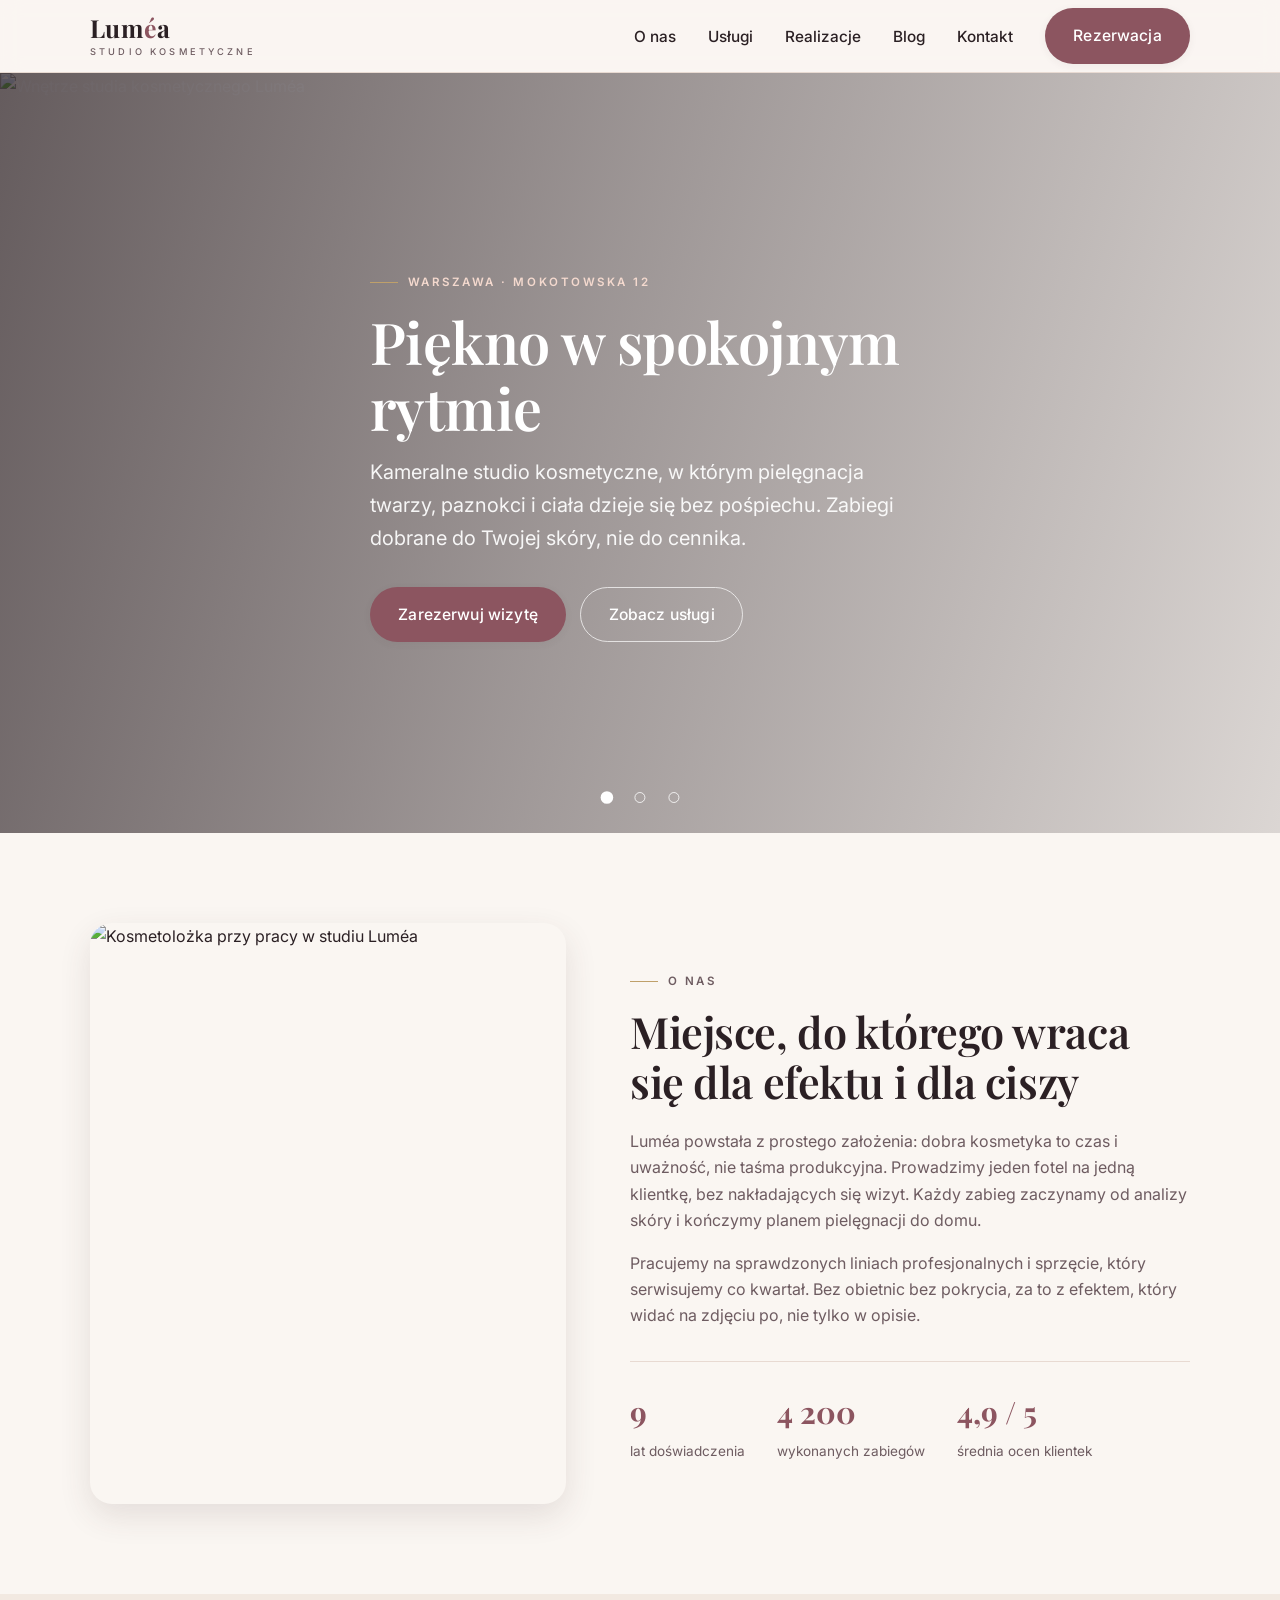
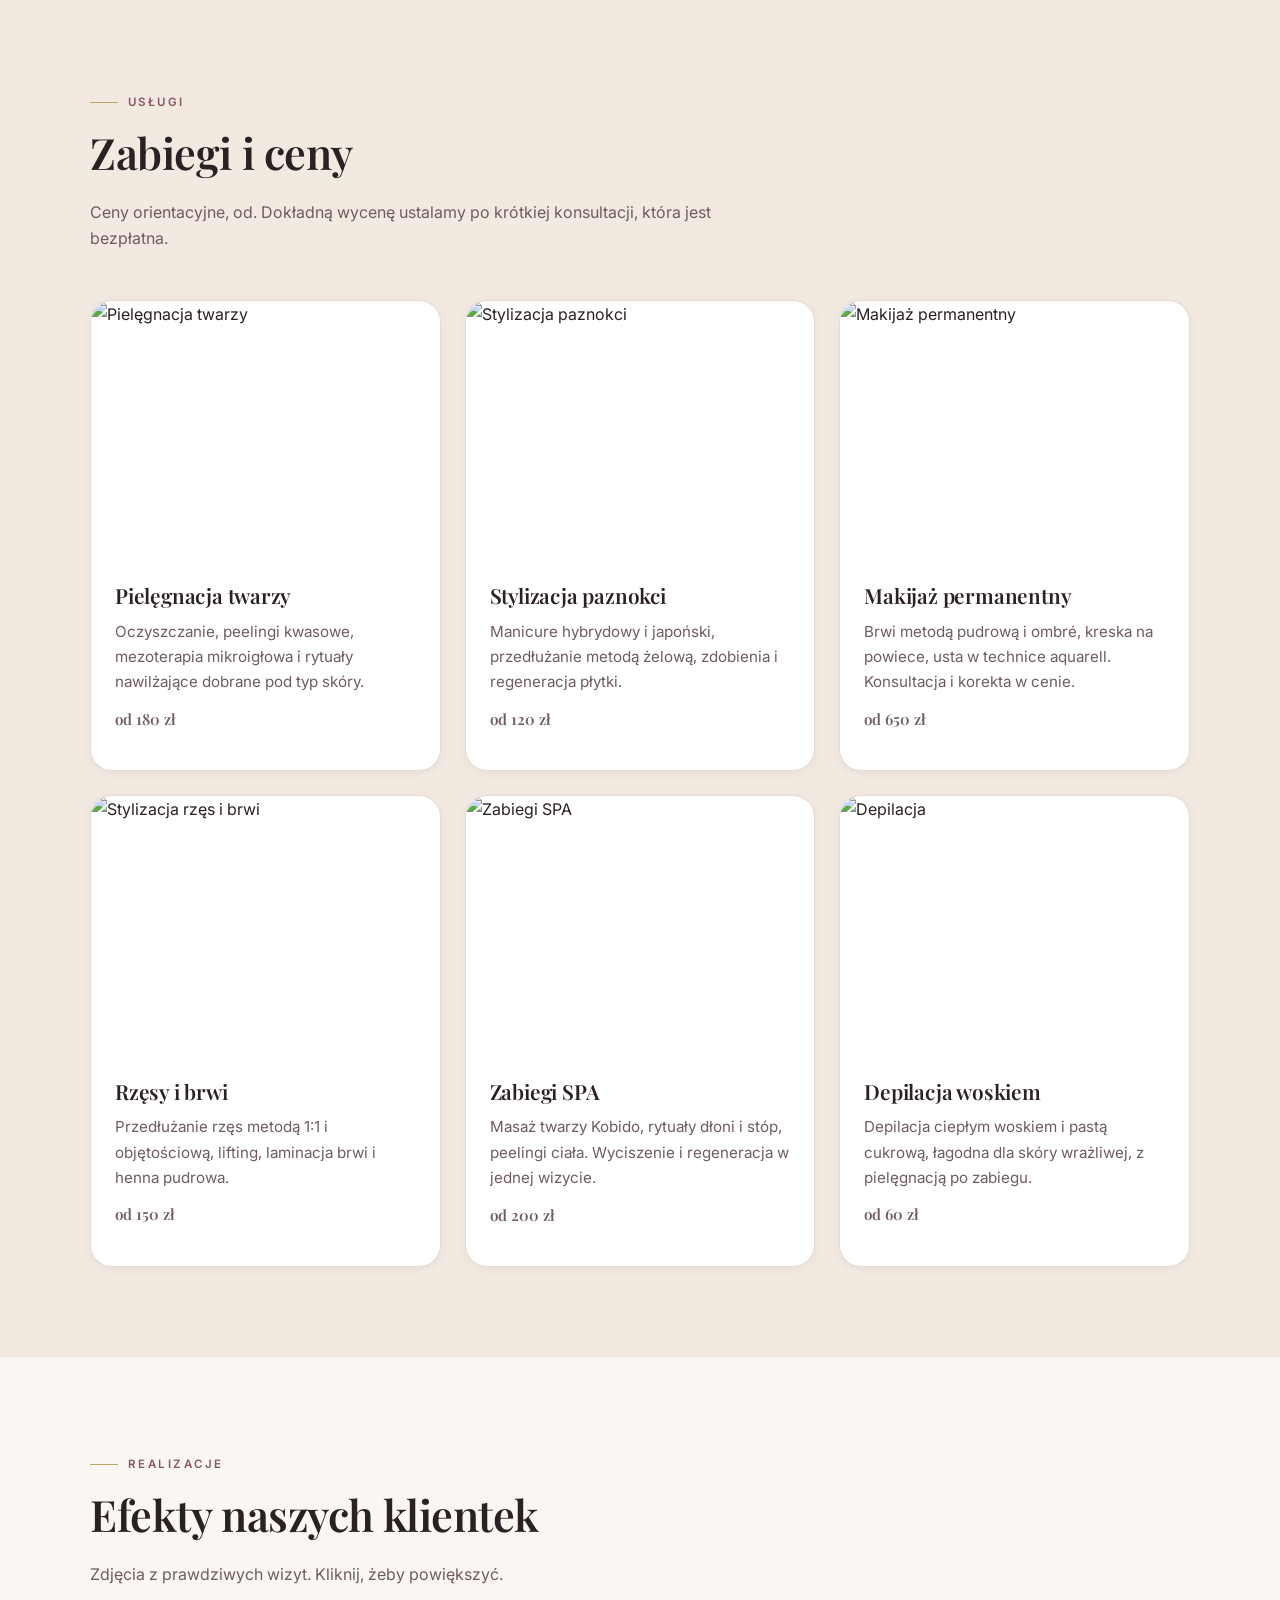
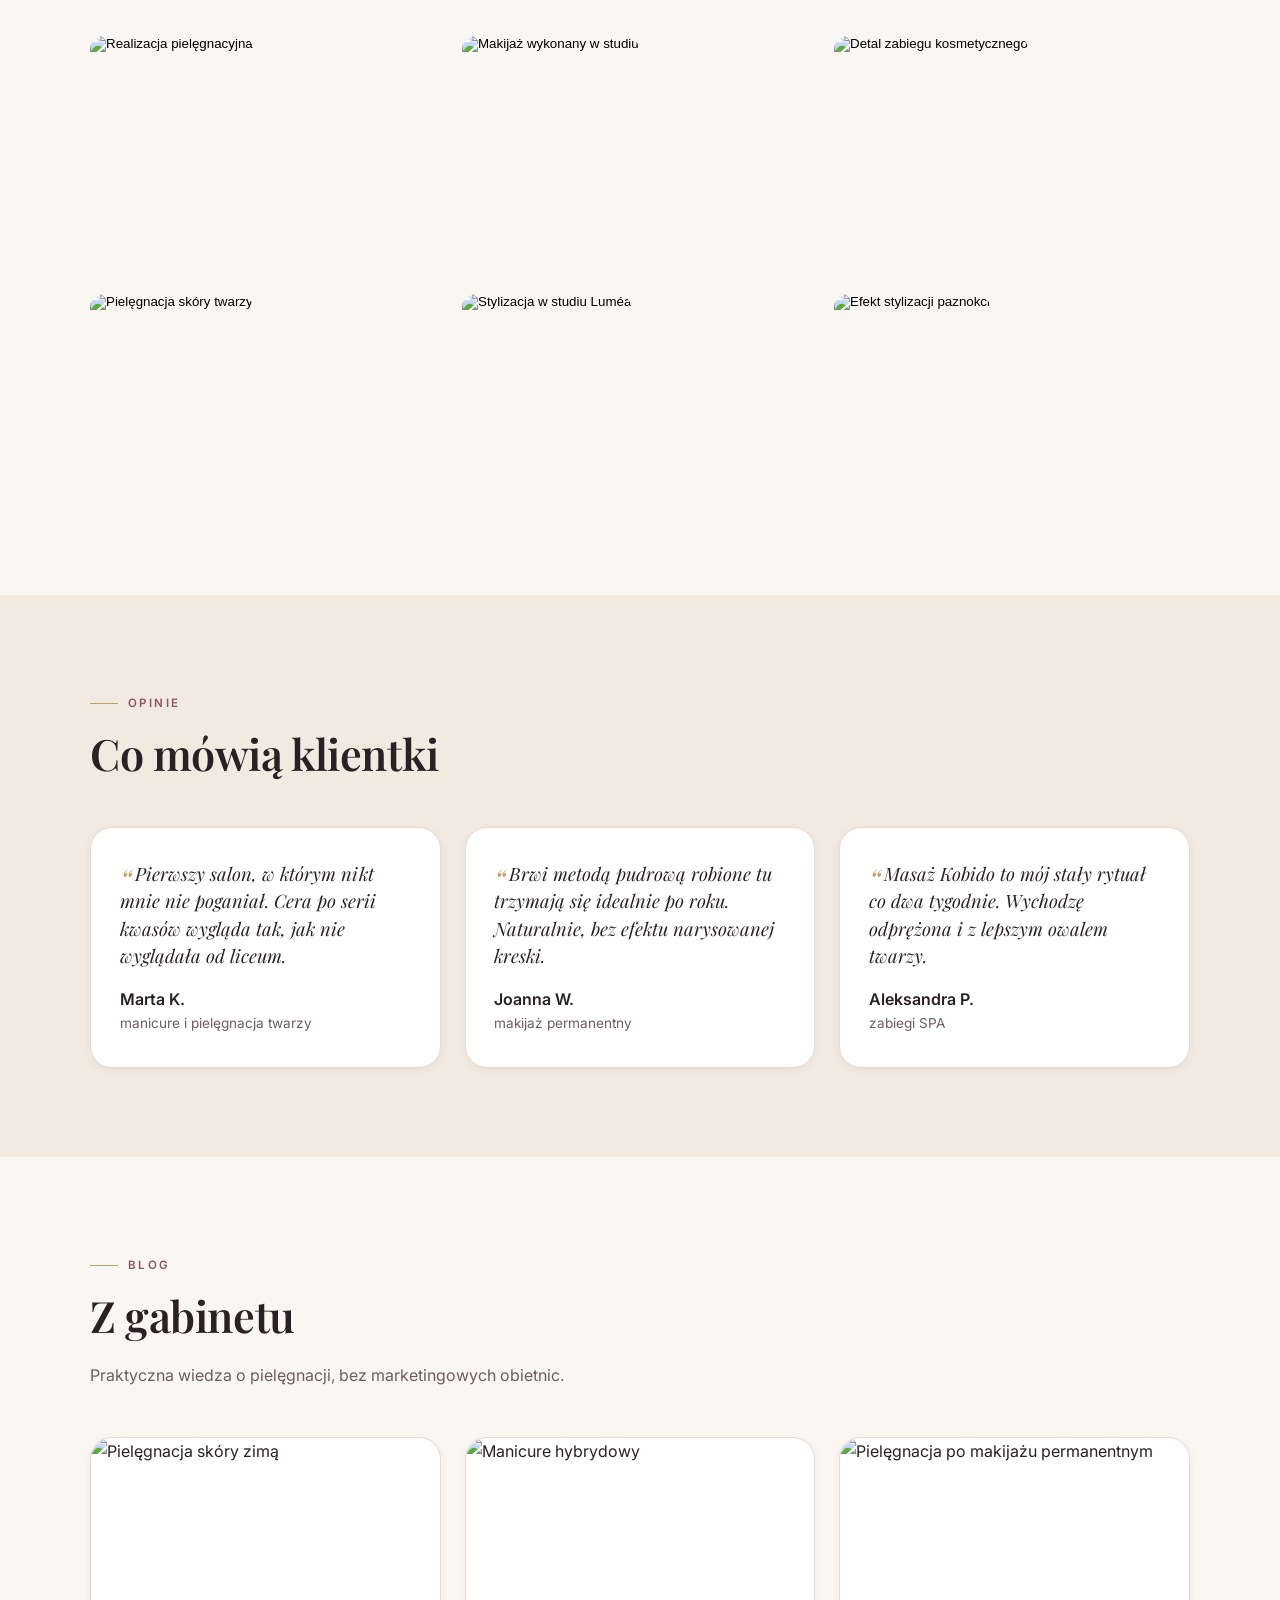
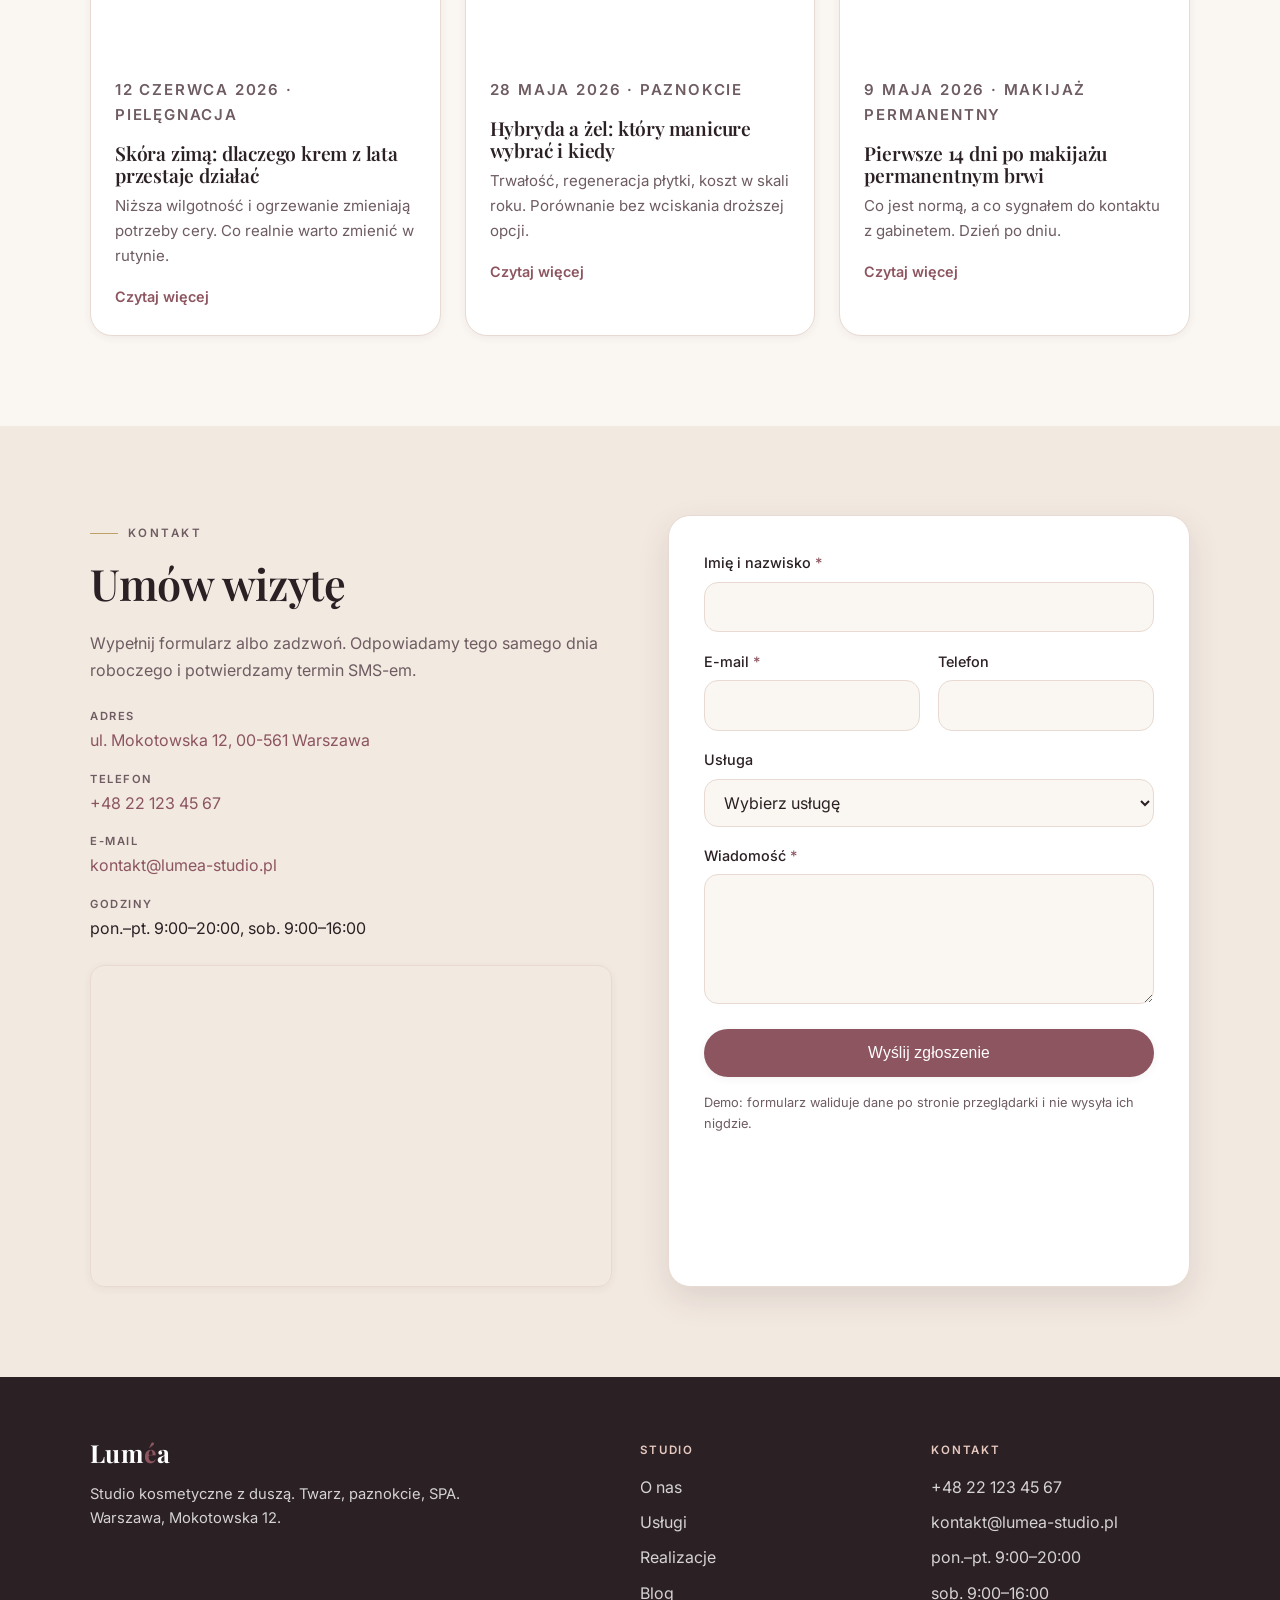
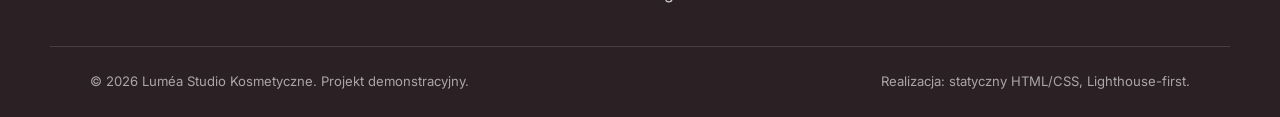
==== index.html @ f59761ac "Add Luméa beauty salon demo site Static, hand-coded premium salon site (no WordPress, no framework) " ====
<!DOCTYPE html>
<html lang="pl">
<head>
  <meta charset="UTF-8">
  <meta name="viewport" content="width=device-width, initial-scale=1">

  <title>Luméa — Studio Kosmetyczne w Warszawie | Twarz, Paznokcie, SPA</title>
  <meta name="description" content="Luméa to studio kosmetyczne na Mokotowskiej w Warszawie. Pielęgnacja twarzy, stylizacja paznokci, makijaż permanentny, rzęsy i zabiegi SPA. Zarezerwuj wizytę online.">
  <meta name="theme-color" content="#8C5560">
  <link rel="canonical" href="https://lumea-studio.pl/">

  <!-- Open Graph -->
  <meta property="og:type" content="website">
  <meta property="og:locale" content="pl_PL">
  <meta property="og:site_name" content="Luméa Studio Kosmetyczne">
  <meta property="og:title" content="Luméa — Studio Kosmetyczne w Warszawie">
  <meta property="og:description" content="Pielęgnacja twarzy, paznokcie, makijaż permanentny i zabiegi SPA. Rezerwacja online.">
  <meta property="og:url" content="https://lumea-studio.pl/">
  <meta property="og:image" content="https://images.unsplash.com/photo-1560869713-7d0a29430803?auto=format&fit=crop&w=1200&h=630&q=70">

  <link rel="icon" href="favicon.svg" type="image/svg+xml">

  <!-- Fonts: preconnect then swap to avoid invisible text -->
  <link rel="preconnect" href="https://fonts.googleapis.com">
  <link rel="preconnect" href="https://fonts.gstatic.com" crossorigin>
  <link rel="stylesheet" href="https://fonts.googleapis.com/css2?family=Inter:wght@300;400;500;600&family=Playfair+Display:wght@500;600;700&display=optional">

  <!-- Preload the hero (LCP) image -->
  <link rel="preload" as="image" href="https://images.unsplash.com/photo-1560869713-7d0a29430803?auto=format&fit=crop&w=1600&h=1000&q=70" fetchpriority="high">

  <link rel="stylesheet" href="css/styles.css">

  <!-- Local business structured data for technical SEO -->
  <script type="application/ld+json">
  {
    "@context": "https://schema.org",
    "@type": "BeautySalon",
    "name": "Luméa Studio Kosmetyczne",
    "image": "https://images.unsplash.com/photo-1560869713-7d0a29430803?auto=format&fit=crop&w=1200&q=70",
    "url": "https://lumea-studio.pl/",
    "telephone": "+48 22 123 45 67",
    "priceRange": "$$",
    "address": {
      "@type": "PostalAddress",
      "streetAddress": "Mokotowska 12",
      "addressLocality": "Warszawa",
      "postalCode": "00-561",
      "addressCountry": "PL"
    },
    "geo": { "@type": "GeoCoordinates", "latitude": 52.2230, "longitude": 21.0190 },
    "openingHoursSpecification": [
      { "@type": "OpeningHoursSpecification", "dayOfWeek": ["Monday","Tuesday","Wednesday","Thursday","Friday"], "opens": "09:00", "closes": "20:00" },
      { "@type": "OpeningHoursSpecification", "dayOfWeek": "Saturday", "opens": "09:00", "closes": "16:00" }
    ]
  }
  </script>
</head>
<body>
  <a class="skip-link" href="#tresc">Przejdź do treści</a>

  <header class="site-header" id="top">
    <div class="container header-inner">
      <a class="brand" href="#top">
        Lum<span class="brand-accent">é</span>a
        <small>studio kosmetyczne</small>
      </a>

      <nav class="main-nav" aria-label="Nawigacja główna">
        <button class="nav-toggle" aria-expanded="false" aria-controls="nav-list" aria-label="Otwórz menu">
          <span class="nav-toggle-bar"></span>
          <span class="nav-toggle-bar"></span>
          <span class="nav-toggle-bar"></span>
        </button>
        <ul class="nav-list" id="nav-list">
          <li><a href="#o-nas">O nas</a></li>
          <li><a href="#uslugi">Usługi</a></li>
          <li><a href="#realizacje">Realizacje</a></li>
          <li><a href="#blog">Blog</a></li>
          <li><a href="#kontakt">Kontakt</a></li>
          <li><a class="btn btn-primary nav-cta" href="#kontakt">Rezerwacja</a></li>
        </ul>
      </nav>
    </div>
  </header>

  <main id="tresc">

    <!-- HERO + SLIDER -->
    <section class="hero" id="start" aria-label="Powitanie">
      <div class="hero-slider" data-slider>
        <figure class="hero-slide is-active" data-slide>
          <img src="https://images.unsplash.com/photo-1560869713-7d0a29430803?auto=format&fit=crop&w=1600&h=1000&q=70"
               width="1600" height="1000" alt="Wnętrze studia kosmetycznego Luméa" fetchpriority="high" decoding="async">
        </figure>
        <figure class="hero-slide" data-slide aria-hidden="true">
          <img src="https://images.unsplash.com/photo-1731514771613-991a02407132?auto=format&fit=crop&w=1600&h=1000&q=70"
               width="1600" height="1000" alt="Zabieg pielęgnacyjny twarzy" loading="lazy" decoding="async">
        </figure>
        <figure class="hero-slide" data-slide aria-hidden="true">
          <img src="https://images.unsplash.com/photo-1610992015762-45dca7fa3a85?auto=format&fit=crop&w=1600&h=1000&q=70"
               width="1600" height="1000" alt="Stylizacja paznokci" loading="lazy" decoding="async">
        </figure>
      </div>

      <div class="hero-overlay">
        <div class="container hero-content">
          <p class="eyebrow">Warszawa · Mokotowska 12</p>
          <h1>Piękno w spokojnym rytmie</h1>
          <p class="hero-lead">Kameralne studio kosmetyczne, w którym pielęgnacja twarzy, paznokci i ciała dzieje się bez pośpiechu. Zabiegi dobrane do Twojej skóry, nie do cennika.</p>
          <div class="hero-actions">
            <a class="btn btn-primary" href="#kontakt">Zarezerwuj wizytę</a>
            <a class="btn btn-ghost" href="#uslugi">Zobacz usługi</a>
          </div>
        </div>
      </div>

      <div class="hero-dots" role="tablist" aria-label="Wybór slajdu">
        <button class="hero-dot is-active" role="tab" aria-selected="true" aria-label="Slajd 1" data-dot></button>
        <button class="hero-dot" role="tab" aria-selected="false" aria-label="Slajd 2" data-dot></button>
        <button class="hero-dot" role="tab" aria-selected="false" aria-label="Slajd 3" data-dot></button>
      </div>
    </section>

    <!-- ABOUT -->
    <section class="about section" id="o-nas" aria-labelledby="about-title">
      <div class="container about-grid">
        <div class="about-media">
          <img src="https://images.unsplash.com/photo-1633681926022-84c23e8cb2d6?auto=format&fit=crop&w=900&h=1100&q=70"
               width="900" height="1100" alt="Kosmetolożka przy pracy w studiu Luméa" loading="lazy" decoding="async">
        </div>
        <div class="about-text">
          <p class="eyebrow">O nas</p>
          <h2 id="about-title">Miejsce, do którego wraca się dla efektu i dla ciszy</h2>
          <p>Luméa powstała z prostego założenia: dobra kosmetyka to czas i uważność, nie taśma produkcyjna. Prowadzimy jeden fotel na jedną klientkę, bez nakładających się wizyt. Każdy zabieg zaczynamy od analizy skóry i kończymy planem pielęgnacji do domu.</p>
          <p>Pracujemy na sprawdzonych liniach profesjonalnych i sprzęcie, który serwisujemy co kwartał. Bez obietnic bez pokrycia, za to z efektem, który widać na zdjęciu po, nie tylko w opisie.</p>
          <ul class="stats" aria-label="Liczby">
            <li><strong>9</strong><span>lat doświadczenia</span></li>
            <li><strong>4 200</strong><span>wykonanych zabiegów</span></li>
            <li><strong>4,9 / 5</strong><span>średnia ocen klientek</span></li>
          </ul>
        </div>
      </div>
    </section>

    <!-- SERVICES -->
    <section class="services section section-muted" id="uslugi" aria-labelledby="services-title">
      <div class="container">
        <header class="section-head">
          <p class="eyebrow">Usługi</p>
          <h2 id="services-title">Zabiegi i ceny</h2>
          <p class="section-sub">Ceny orientacyjne, od. Dokładną wycenę ustalamy po krótkiej konsultacji, która jest bezpłatna.</p>
        </header>

        <ul class="service-grid">
          <li class="service-card">
            <div class="service-media">
              <img src="https://images.unsplash.com/photo-1570172619644-dfd03ed5d881?auto=format&fit=crop&w=800&h=600&q=70"
                   width="800" height="600" alt="Pielęgnacja twarzy" loading="lazy" decoding="async">
            </div>
            <div class="service-body">
              <h3>Pielęgnacja twarzy</h3>
              <p>Oczyszczanie, peelingi kwasowe, mezoterapia mikroigłowa i rytuały nawilżające dobrane pod typ skóry.</p>
              <p class="service-price">od 180 zł</p>
            </div>
          </li>
          <li class="service-card">
            <div class="service-media">
              <img src="https://images.unsplash.com/photo-1610992015762-45dca7fa3a85?auto=format&fit=crop&w=800&h=600&q=70"
                   width="800" height="600" alt="Stylizacja paznokci" loading="lazy" decoding="async">
            </div>
            <div class="service-body">
              <h3>Stylizacja paznokci</h3>
              <p>Manicure hybrydowy i japoński, przedłużanie metodą żelową, zdobienia i regeneracja płytki.</p>
              <p class="service-price">od 120 zł</p>
            </div>
          </li>
          <li class="service-card">
            <div class="service-media">
              <img src="https://images.unsplash.com/photo-1596462502278-27bfdc403348?auto=format&fit=crop&w=800&h=600&q=70"
                   width="800" height="600" alt="Makijaż permanentny" loading="lazy" decoding="async">
            </div>
            <div class="service-body">
              <h3>Makijaż permanentny</h3>
              <p>Brwi metodą pudrową i ombré, kreska na powiece, usta w technice aquarell. Konsultacja i korekta w cenie.</p>
              <p class="service-price">od 650 zł</p>
            </div>
          </li>
          <li class="service-card">
            <div class="service-media">
              <img src="https://images.unsplash.com/photo-1634449571010-02389ed0f9b0?auto=format&fit=crop&w=800&h=600&q=70"
                   width="800" height="600" alt="Stylizacja rzęs i brwi" loading="lazy" decoding="async">
            </div>
            <div class="service-body">
              <h3>Rzęsy i brwi</h3>
              <p>Przedłużanie rzęs metodą 1:1 i objętościową, lifting, laminacja brwi i henna pudrowa.</p>
              <p class="service-price">od 150 zł</p>
            </div>
          </li>
          <li class="service-card">
            <div class="service-media">
              <img src="https://images.unsplash.com/photo-1731514771613-991a02407132?auto=format&fit=crop&w=800&h=600&q=70"
                   width="800" height="600" alt="Zabiegi SPA" loading="lazy" decoding="async">
            </div>
            <div class="service-body">
              <h3>Zabiegi SPA</h3>
              <p>Masaż twarzy Kobido, rytuały dłoni i stóp, peelingi ciała. Wyciszenie i regeneracja w jednej wizycie.</p>
              <p class="service-price">od 200 zł</p>
            </div>
          </li>
          <li class="service-card">
            <div class="service-media">
              <img src="https://images.unsplash.com/photo-1647004692483-c5d942fe1137?auto=format&fit=crop&w=800&h=600&q=70"
                   width="800" height="600" alt="Depilacja" loading="lazy" decoding="async">
            </div>
            <div class="service-body">
              <h3>Depilacja woskiem</h3>
              <p>Depilacja ciepłym woskiem i pastą cukrową, łagodna dla skóry wrażliwej, z pielęgnacją po zabiegu.</p>
              <p class="service-price">od 60 zł</p>
            </div>
          </li>
        </ul>
      </div>
    </section>

    <!-- GALLERY -->
    <section class="gallery section" id="realizacje" aria-labelledby="gallery-title">
      <div class="container">
        <header class="section-head">
          <p class="eyebrow">Realizacje</p>
          <h2 id="gallery-title">Efekty naszych klientek</h2>
          <p class="section-sub">Zdjęcia z prawdziwych wizyt. Kliknij, żeby powiększyć.</p>
        </header>

        <ul class="gallery-grid" data-gallery>
          <li><button class="gallery-item" data-full="https://images.unsplash.com/photo-1600948836101-f9ffda59d250?auto=format&fit=crop&w=1400&q=75" aria-label="Powiększ zdjęcie 1">
            <img src="https://images.unsplash.com/photo-1600948836101-f9ffda59d250?auto=format&fit=crop&w=600&h=750&q=70" width="600" height="750" alt="Realizacja pielęgnacyjna" loading="lazy" decoding="async"></button></li>
          <li><button class="gallery-item" data-full="https://images.unsplash.com/photo-1616394584738-fc6e612e71b9?auto=format&fit=crop&w=1400&q=75" aria-label="Powiększ zdjęcie 2">
            <img src="https://images.unsplash.com/photo-1616394584738-fc6e612e71b9?auto=format&fit=crop&w=600&h=750&q=70" width="600" height="750" alt="Makijaż wykonany w studiu" loading="lazy" decoding="async"></button></li>
          <li><button class="gallery-item" data-full="https://images.unsplash.com/photo-1580618672591-eb180b1a973f?auto=format&fit=crop&w=1400&q=75" aria-label="Powiększ zdjęcie 3">
            <img src="https://images.unsplash.com/photo-1580618672591-eb180b1a973f?auto=format&fit=crop&w=600&h=750&q=70" width="600" height="750" alt="Detal zabiegu kosmetycznego" loading="lazy" decoding="async"></button></li>
          <li><button class="gallery-item" data-full="https://images.unsplash.com/photo-1589710751893-f9a6770ad71b?auto=format&fit=crop&w=1400&q=75" aria-label="Powiększ zdjęcie 4">
            <img src="https://images.unsplash.com/photo-1589710751893-f9a6770ad71b?auto=format&fit=crop&w=600&h=750&q=70" width="600" height="750" alt="Pielęgnacja skóry twarzy" loading="lazy" decoding="async"></button></li>
          <li><button class="gallery-item" data-full="https://images.unsplash.com/photo-1551184451-76b762941ad6?auto=format&fit=crop&w=1400&q=75" aria-label="Powiększ zdjęcie 5">
            <img src="https://images.unsplash.com/photo-1551184451-76b762941ad6?auto=format&fit=crop&w=600&h=750&q=70" width="600" height="750" alt="Stylizacja w studiu Luméa" loading="lazy" decoding="async"></button></li>
          <li><button class="gallery-item" data-full="https://images.unsplash.com/photo-1610992015836-7c249d75782d?auto=format&fit=crop&w=1400&q=75" aria-label="Powiększ zdjęcie 6">
            <img src="https://images.unsplash.com/photo-1610992015836-7c249d75782d?auto=format&fit=crop&w=600&h=750&q=70" width="600" height="750" alt="Efekt stylizacji paznokci" loading="lazy" decoding="async"></button></li>
        </ul>
      </div>
    </section>

    <!-- TESTIMONIALS -->
    <section class="testimonials section section-muted" aria-labelledby="testi-title">
      <div class="container">
        <header class="section-head">
          <p class="eyebrow">Opinie</p>
          <h2 id="testi-title">Co mówią klientki</h2>
        </header>
        <ul class="testi-grid">
          <li class="testi-card">
            <p class="testi-quote">Pierwszy salon, w którym nikt mnie nie poganiał. Cera po serii kwasów wygląda tak, jak nie wyglądała od liceum.</p>
            <p class="testi-author">Marta K.<span>manicure i pielęgnacja twarzy</span></p>
          </li>
          <li class="testi-card">
            <p class="testi-quote">Brwi metodą pudrową robione tu trzymają się idealnie po roku. Naturalnie, bez efektu narysowanej kreski.</p>
            <p class="testi-author">Joanna W.<span>makijaż permanentny</span></p>
          </li>
          <li class="testi-card">
            <p class="testi-quote">Masaż Kobido to mój stały rytuał co dwa tygodnie. Wychodzę odprężona i z lepszym owalem twarzy.</p>
            <p class="testi-author">Aleksandra P.<span>zabiegi SPA</span></p>
          </li>
        </ul>
      </div>
    </section>

    <!-- BLOG -->
    <section class="blog section" id="blog" aria-labelledby="blog-title">
      <div class="container">
        <header class="section-head">
          <p class="eyebrow">Blog</p>
          <h2 id="blog-title">Z gabinetu</h2>
          <p class="section-sub">Praktyczna wiedza o pielęgnacji, bez marketingowych obietnic.</p>
        </header>

        <ul class="blog-grid">
          <li class="blog-card">
            <a href="#blog" class="blog-link">
              <div class="blog-media">
                <img src="https://images.unsplash.com/photo-1521590832167-7bcbfaa6381f?auto=format&fit=crop&w=800&h=520&q=70" width="800" height="520" alt="Pielęgnacja skóry zimą" loading="lazy" decoding="async">
              </div>
              <div class="blog-body">
                <p class="blog-meta">12 czerwca 2026 · Pielęgnacja</p>
                <h3>Skóra zimą: dlaczego krem z lata przestaje działać</h3>
                <p>Niższa wilgotność i ogrzewanie zmieniają potrzeby cery. Co realnie warto zmienić w rutynie.</p>
                <span class="blog-more">Czytaj więcej</span>
              </div>
            </a>
          </li>
          <li class="blog-card">
            <a href="#blog" class="blog-link">
              <div class="blog-media">
                <img src="https://images.unsplash.com/photo-1512496015851-a90fb38ba796?auto=format&fit=crop&w=800&h=520&q=70" width="800" height="520" alt="Manicure hybrydowy" loading="lazy" decoding="async">
              </div>
              <div class="blog-body">
                <p class="blog-meta">28 maja 2026 · Paznokcie</p>
                <h3>Hybryda a żel: który manicure wybrać i kiedy</h3>
                <p>Trwałość, regeneracja płytki, koszt w skali roku. Porównanie bez wciskania droższej opcji.</p>
                <span class="blog-more">Czytaj więcej</span>
              </div>
            </a>
          </li>
          <li class="blog-card">
            <a href="#blog" class="blog-link">
              <div class="blog-media">
                <img src="https://images.unsplash.com/photo-1587729927069-ef3b7a5ab9b4?auto=format&fit=crop&w=800&h=520&q=70" width="800" height="520" alt="Pielęgnacja po makijażu permanentnym" loading="lazy" decoding="async">
              </div>
              <div class="blog-body">
                <p class="blog-meta">9 maja 2026 · Makijaż permanentny</p>
                <h3>Pierwsze 14 dni po makijażu permanentnym brwi</h3>
                <p>Co jest normą, a co sygnałem do kontaktu z gabinetem. Dzień po dniu.</p>
                <span class="blog-more">Czytaj więcej</span>
              </div>
            </a>
          </li>
        </ul>
      </div>
    </section>

    <!-- CONTACT -->
    <section class="contact section section-muted" id="kontakt" aria-labelledby="contact-title">
      <div class="container contact-grid">
        <div class="contact-info">
          <p class="eyebrow">Kontakt</p>
          <h2 id="contact-title">Umów wizytę</h2>
          <p>Wypełnij formularz albo zadzwoń. Odpowiadamy tego samego dnia roboczego i potwierdzamy termin SMS-em.</p>

          <ul class="contact-list">
            <li>
              <span class="contact-label">Adres</span>
              <a href="https://maps.google.com/?q=Mokotowska+12+Warszawa">ul. Mokotowska 12, 00-561 Warszawa</a>
            </li>
            <li>
              <span class="contact-label">Telefon</span>
              <a href="tel:+48221234567">+48 22 123 45 67</a>
            </li>
            <li>
              <span class="contact-label">E-mail</span>
              <a href="mailto:kontakt@lumea-studio.pl">kontakt@lumea-studio.pl</a>
            </li>
            <li>
              <span class="contact-label">Godziny</span>
              <span>pon.–pt. 9:00–20:00, sob. 9:00–16:00</span>
            </li>
          </ul>

          <div class="map-embed">
            <iframe
              title="Mapa dojazdu do studia Luméa"
              src="https://www.google.com/maps?q=Mokotowska%2012%20Warszawa&output=embed"
              width="600" height="320" loading="lazy" referrerpolicy="no-referrer-when-downgrade"></iframe>
          </div>
        </div>

        <form class="contact-form" novalidate data-form>
          <p class="form-status" role="status" aria-live="polite" data-form-status hidden></p>

          <div class="field">
            <label for="name">Imię i nazwisko <span class="req" aria-hidden="true">*</span></label>
            <input type="text" id="name" name="name" autocomplete="name" required>
            <p class="field-error" data-error-for="name" hidden></p>
          </div>

          <div class="field-row">
            <div class="field">
              <label for="email">E-mail <span class="req" aria-hidden="true">*</span></label>
              <input type="email" id="email" name="email" autocomplete="email" required>
              <p class="field-error" data-error-for="email" hidden></p>
            </div>
            <div class="field">
              <label for="phone">Telefon</label>
              <input type="tel" id="phone" name="phone" autocomplete="tel" inputmode="tel">
              <p class="field-error" data-error-for="phone" hidden></p>
            </div>
          </div>

          <div class="field">
            <label for="service">Usługa</label>
            <select id="service" name="service">
              <option value="">Wybierz usługę</option>
              <option>Pielęgnacja twarzy</option>
              <option>Stylizacja paznokci</option>
              <option>Makijaż permanentny</option>
              <option>Rzęsy i brwi</option>
              <option>Zabiegi SPA</option>
              <option>Depilacja</option>
            </select>
          </div>

          <div class="field">
            <label for="message">Wiadomość <span class="req" aria-hidden="true">*</span></label>
            <textarea id="message" name="message" rows="4" required></textarea>
            <p class="field-error" data-error-for="message" hidden></p>
          </div>

          <button type="submit" class="btn btn-primary btn-block">Wyślij zgłoszenie</button>
          <p class="form-note">Demo: formularz waliduje dane po stronie przeglądarki i nie wysyła ich nigdzie.</p>
        </form>
      </div>
    </section>
  </main>

  <footer class="site-footer">
    <div class="container footer-grid">
      <div class="footer-brand">
        <p class="brand">Lum<span class="brand-accent">é</span>a</p>
        <p>Studio kosmetyczne z duszą. Twarz, paznokcie, SPA. Warszawa, Mokotowska 12.</p>
      </div>
      <nav class="footer-nav" aria-label="Stopka">
        <p class="footer-head">Studio</p>
        <ul>
          <li><a href="#o-nas">O nas</a></li>
          <li><a href="#uslugi">Usługi</a></li>
          <li><a href="#realizacje">Realizacje</a></li>
          <li><a href="#blog">Blog</a></li>
        </ul>
      </nav>
      <div class="footer-contact">
        <p class="footer-head">Kontakt</p>
        <ul>
          <li><a href="tel:+48221234567">+48 22 123 45 67</a></li>
          <li><a href="mailto:kontakt@lumea-studio.pl">kontakt@lumea-studio.pl</a></li>
          <li>pon.–pt. 9:00–20:00</li>
          <li>sob. 9:00–16:00</li>
        </ul>
      </div>
    </div>
    <div class="container footer-bottom">
      <p>© 2026 Luméa Studio Kosmetyczne. Projekt demonstracyjny.</p>
      <p>Realizacja: statyczny HTML/CSS, Lighthouse-first.</p>
    </div>
  </footer>

  <!-- Lightbox -->
  <div class="lightbox" data-lightbox hidden>
    <button class="lightbox-close" data-lightbox-close aria-label="Zamknij">&times;</button>
    <img class="lightbox-img" data-lightbox-img src="" alt="Powiększone zdjęcie realizacji">
  </div>

  <script src="js/main.js" defer></script>
</body>
</html>
---- css/styles.css ----
/* =========================================================
   Luméa — premium beauty salon demo
   Design tokens, mobile-first, Soft-UI premium aesthetic
   ========================================================= */

:root {
  /* Palette: ivory + espresso + rose-gold + warm gold accent */
  --ivory: #FAF6F2;
  --cream: #F2E9E1;
  --white: #FFFFFF;
  --ink: #2B2024;          /* primary text, ~13:1 on ivory */
  --ink-soft: #6E5C61;     /* secondary text */
  --rose: #B0727C;         /* brand tint */
  --rose-deep: #8C5560;    /* filled buttons / links, white text AA 5.8:1 */
  --rose-press: #743f49;
  --gold: #BFA06A;         /* thin flourishes, eyebrow lines */
  --border: #E8DAD2;
  --shadow-sm: 0 2px 8px rgba(74, 47, 53, .06);
  --shadow-md: 0 12px 32px rgba(74, 47, 53, .12);
  --shadow-lg: 0 24px 60px rgba(74, 47, 53, .18);

  --radius: 14px;
  --radius-lg: 22px;

  --font-display: "Playfair Display", Georgia, "Times New Roman", serif;
  --font-body: "Inter", system-ui, -apple-system, "Segoe UI", Roboto, sans-serif;

  --container: 1180px;
  --space-section: clamp(3.5rem, 7vw, 6.5rem);

  --ease: cubic-bezier(.22, .61, .36, 1);
}

/* ---------- Reset / base ---------- */
*, *::before, *::after { box-sizing: border-box; }

html { scroll-behavior: smooth; -webkit-text-size-adjust: 100%; }

body {
  margin: 0;
  font-family: var(--font-body);
  font-size: 1rem;
  line-height: 1.65;
  color: var(--ink);
  background: var(--ivory);
  -webkit-font-smoothing: antialiased;
}

img, iframe { display: block; max-width: 100%; }
img { height: auto; }

a { color: var(--rose-deep); text-decoration: none; transition: color .2s var(--ease); }
a:hover { color: var(--rose-press); }

h1, h2, h3 {
  font-family: var(--font-display);
  font-weight: 600;
  line-height: 1.15;
  color: var(--ink);
  margin: 0 0 .5em;
  letter-spacing: -.01em;
}

h1 { font-size: clamp(2.2rem, 6vw, 3.6rem); }
h2 { font-size: clamp(1.8rem, 4vw, 2.7rem); }
h3 { font-size: 1.3rem; }

p { margin: 0 0 1rem; }

:focus-visible {
  outline: 3px solid var(--rose-deep);
  outline-offset: 3px;
  border-radius: 4px;
}

.container {
  width: 100%;
  max-width: var(--container);
  margin-inline: auto;
  padding-inline: clamp(1.1rem, 4vw, 2.5rem);
}

.section { padding-block: var(--space-section); }
.section-muted { background: var(--cream); }

.eyebrow {
  display: inline-flex;
  align-items: center;
  gap: .6rem;
  font-family: var(--font-body);
  text-transform: uppercase;
  letter-spacing: .22em;
  font-size: .72rem;
  font-weight: 600;
  color: var(--rose-deep);
  margin: 0 0 1rem;
}
.eyebrow::before {
  content: "";
  width: 28px;
  height: 1px;
  background: var(--gold);
}

.section-head { max-width: 640px; margin-bottom: clamp(2rem, 4vw, 3rem); }
.section-sub { color: var(--ink-soft); margin: 0; }

.skip-link {
  position: absolute;
  left: -999px;
  top: 0;
  background: var(--ink);
  color: var(--white);
  padding: .7rem 1.1rem;
  border-radius: 0 0 var(--radius) 0;
  z-index: 200;
}
.skip-link:focus { left: 0; color: var(--white); }

/* ---------- Buttons ---------- */
.btn {
  display: inline-flex;
  align-items: center;
  justify-content: center;
  gap: .5rem;
  min-height: 48px;
  padding: .85rem 1.7rem;
  border-radius: 999px;
  font-weight: 500;
  font-size: .98rem;
  letter-spacing: .01em;
  cursor: pointer;
  border: 1px solid transparent;
  transition: transform .2s var(--ease), background-color .2s var(--ease), box-shadow .2s var(--ease), color .2s var(--ease);
}
.btn:active { transform: translateY(1px) scale(.99); }

.btn-primary {
  background: var(--rose-deep);
  color: var(--white);
  box-shadow: var(--shadow-sm);
}
.btn-primary:hover { background: var(--rose-press); color: var(--white); box-shadow: var(--shadow-md); }

.btn-ghost {
  background: transparent;
  color: var(--white);
  border-color: rgba(255, 255, 255, .7);
}
.btn-ghost:hover { background: rgba(255, 255, 255, .14); color: var(--white); }

.btn-block { width: 100%; }

/* ---------- Header / nav ---------- */
.site-header {
  position: sticky;
  top: 0;
  z-index: 100;
  background: rgba(250, 246, 242, .9);
  backdrop-filter: saturate(140%) blur(10px);
  border-bottom: 1px solid var(--border);
}
.header-inner {
  display: flex;
  align-items: center;
  justify-content: space-between;
  min-height: 72px;
}

.brand {
  font-family: var(--font-display);
  font-weight: 700;
  font-size: 1.55rem;
  color: var(--ink);
  line-height: 1;
  letter-spacing: .02em;
}
.brand:hover { color: var(--ink); }
.brand-accent { color: var(--rose-deep); }
.brand small {
  display: block;
  font-family: var(--font-body);
  font-weight: 500;
  font-size: .58rem;
  letter-spacing: .34em;
  text-transform: uppercase;
  color: var(--ink-soft);
  margin-top: .35rem;
}

.nav-toggle {
  display: inline-flex;
  flex-direction: column;
  justify-content: center;
  gap: 5px;
  width: 48px;
  height: 48px;
  padding: 0 11px;
  background: transparent;
  border: 1px solid var(--border);
  border-radius: 12px;
  cursor: pointer;
}
.nav-toggle-bar {
  height: 2px;
  width: 100%;
  background: var(--ink);
  border-radius: 2px;
  transition: transform .25s var(--ease), opacity .2s var(--ease);
}
.nav-toggle[aria-expanded="true"] .nav-toggle-bar:nth-child(1) { transform: translateY(7px) rotate(45deg); }
.nav-toggle[aria-expanded="true"] .nav-toggle-bar:nth-child(2) { opacity: 0; }
.nav-toggle[aria-expanded="true"] .nav-toggle-bar:nth-child(3) { transform: translateY(-7px) rotate(-45deg); }

.nav-list {
  list-style: none;
  margin: 0;
  padding: 0;
}

/* mobile: collapsible panel */
@media (max-width: 859px) {
  .nav-list {
    position: fixed;
    inset: 72px 0 auto 0;
    background: var(--ivory);
    border-bottom: 1px solid var(--border);
    box-shadow: var(--shadow-md);
    display: grid;
    gap: .25rem;
    padding: 1rem clamp(1.1rem, 4vw, 2.5rem) 1.5rem;
    transform: translateY(-12px);
    opacity: 0;
    pointer-events: none;
    transition: transform .25s var(--ease), opacity .25s var(--ease);
  }
  .nav-list.is-open { transform: translateY(0); opacity: 1; pointer-events: auto; }
  .nav-list a:not(.btn) {
    display: block;
    padding: .8rem .25rem;
    color: var(--ink);
    font-weight: 500;
    border-bottom: 1px solid var(--border);
  }
  .nav-cta { margin-top: .75rem; }
}

@media (min-width: 860px) {
  .nav-toggle { display: none; }
  .nav-list {
    display: flex;
    align-items: center;
    gap: 2rem;
  }
  .nav-list a:not(.btn) {
    color: var(--ink);
    font-weight: 500;
    font-size: .96rem;
    position: relative;
  }
  .nav-list a:not(.btn)::after {
    content: "";
    position: absolute;
    left: 0; bottom: -6px;
    width: 0; height: 2px;
    background: var(--rose-deep);
    transition: width .25s var(--ease);
  }
  .nav-list a:not(.btn):hover::after { width: 100%; }
}

/* ---------- Hero ---------- */
.hero {
  position: relative;
  min-height: min(86vh, 760px);
  display: grid;
  isolation: isolate;
  color: var(--white);
}
.hero-slider, .hero-slide { position: absolute; inset: 0; }
.hero-slide {
  margin: 0;
  opacity: 0;
  transition: opacity .9s var(--ease);
}
.hero-slide.is-active { opacity: 1; }
.hero-slide img { width: 100%; height: 100%; object-fit: cover; }

.hero-overlay {
  position: relative;
  z-index: 2;
  display: flex;
  align-items: center;
  min-height: inherit;
  background: linear-gradient(105deg, rgba(43, 32, 36, .72) 0%, rgba(43, 32, 36, .45) 45%, rgba(43, 32, 36, .15) 100%);
}
.hero-content { max-width: 620px; padding-block: clamp(3rem, 8vw, 5rem); }
.hero .eyebrow { color: #F4D9CE; }
.hero .eyebrow::before { background: var(--gold); }
.hero h1 { color: var(--white); margin-bottom: 1rem; }
.hero-lead { font-size: clamp(1.05rem, 2.2vw, 1.25rem); color: rgba(255, 255, 255, .92); max-width: 48ch; }
.hero-actions { display: flex; flex-wrap: wrap; gap: .9rem; margin-top: 2rem; }

.hero-dots {
  position: absolute;
  z-index: 3;
  bottom: 1.5rem;
  left: 50%;
  transform: translateX(-50%);
  display: flex;
  gap: .6rem;
}
.hero-dot {
  display: grid;
  place-items: center;
  width: 24px; height: 24px;
  padding: 0;
  border: none;
  background: transparent;
  cursor: pointer;
}
.hero-dot::after {
  content: "";
  width: 11px; height: 11px;
  border-radius: 50%;
  border: 1px solid rgba(255, 255, 255, .8);
  background: transparent;
  transition: background-color .25s var(--ease), transform .25s var(--ease);
}
.hero-dot.is-active::after { background: var(--white); transform: scale(1.15); }

/* ---------- About ---------- */
.about-grid {
  display: grid;
  gap: clamp(2rem, 5vw, 4rem);
  align-items: center;
}
.about-media img {
  width: 100%;
  border-radius: var(--radius-lg);
  box-shadow: var(--shadow-md);
  object-fit: cover;
}
.about-text p { color: var(--ink-soft); max-width: 56ch; }

.stats {
  list-style: none;
  display: flex;
  flex-wrap: wrap;
  gap: 2rem;
  margin: 2rem 0 0;
  padding: 1.6rem 0 0;
  border-top: 1px solid var(--border);
}
.stats strong {
  display: block;
  font-family: var(--font-display);
  font-size: 1.9rem;
  color: var(--rose-deep);
  font-feature-settings: "tnum" 1;
}
.stats span { font-size: .85rem; color: var(--ink-soft); }

@media (min-width: 820px) {
  .about-grid { grid-template-columns: 0.85fr 1fr; }
}

/* ---------- Services ---------- */
.service-grid {
  list-style: none;
  margin: 0; padding: 0;
  display: grid;
  gap: 1.5rem;
  grid-template-columns: 1fr;
}
.service-card {
  background: var(--white);
  border: 1px solid var(--border);
  border-radius: var(--radius-lg);
  overflow: hidden;
  box-shadow: var(--shadow-sm);
  transition: transform .25s var(--ease), box-shadow .25s var(--ease);
}
.service-card:hover { transform: translateY(-4px); box-shadow: var(--shadow-md); }
.service-media { aspect-ratio: 4 / 3; overflow: hidden; }
.service-media img { width: 100%; height: 100%; object-fit: cover; transition: transform .5s var(--ease); }
.service-card:hover .service-media img { transform: scale(1.05); }
.service-body { padding: 1.4rem 1.5rem 1.6rem; }
.service-body p { color: var(--ink-soft); font-size: .95rem; margin-bottom: .8rem; }
.service-price {
  font-family: var(--font-display);
  font-size: 1.15rem;
  color: var(--rose-deep);
  font-weight: 600;
  margin: 0;
}

@media (min-width: 620px) { .service-grid { grid-template-columns: repeat(2, 1fr); } }
@media (min-width: 980px) { .service-grid { grid-template-columns: repeat(3, 1fr); } }

/* ---------- Gallery ---------- */
.gallery-grid {
  list-style: none;
  margin: 0; padding: 0;
  display: grid;
  gap: 1rem;
  grid-template-columns: repeat(2, 1fr);
}
.gallery-item {
  display: block;
  padding: 0;
  border: none;
  background: none;
  cursor: pointer;
  border-radius: var(--radius);
  overflow: hidden;
  aspect-ratio: 4 / 5;
}
.gallery-item img {
  width: 100%; height: 100%;
  object-fit: cover;
  transition: transform .5s var(--ease), filter .3s var(--ease);
}
.gallery-item:hover img { transform: scale(1.06); filter: brightness(.93); }

@media (min-width: 760px) { .gallery-grid { grid-template-columns: repeat(3, 1fr); } }

/* ---------- Testimonials ---------- */
.testi-grid {
  list-style: none;
  margin: 0; padding: 0;
  display: grid;
  gap: 1.5rem;
  grid-template-columns: 1fr;
}
.testi-card {
  background: var(--white);
  border: 1px solid var(--border);
  border-radius: var(--radius-lg);
  padding: 2rem 1.8rem;
  box-shadow: var(--shadow-sm);
}
.testi-quote {
  font-family: var(--font-display);
  font-size: 1.15rem;
  font-style: italic;
  color: var(--ink);
  line-height: 1.5;
}
.testi-quote::before { content: "“"; color: var(--gold); font-size: 1.6em; line-height: 0; vertical-align: -.35em; margin-right: .1em; }
.testi-author { font-weight: 600; margin: 1rem 0 0; }
.testi-author span { display: block; font-weight: 400; font-size: .85rem; color: var(--ink-soft); }

@media (min-width: 760px) { .testi-grid { grid-template-columns: repeat(3, 1fr); } }

/* ---------- Blog ---------- */
.blog-grid {
  list-style: none;
  margin: 0; padding: 0;
  display: grid;
  gap: 1.5rem;
  grid-template-columns: 1fr;
}
.blog-card {
  background: var(--white);
  border: 1px solid var(--border);
  border-radius: var(--radius-lg);
  overflow: hidden;
  box-shadow: var(--shadow-sm);
  transition: transform .25s var(--ease), box-shadow .25s var(--ease);
}
.blog-card:hover { transform: translateY(-4px); box-shadow: var(--shadow-md); }
.blog-link { display: block; color: inherit; }
.blog-link:hover { color: inherit; }
.blog-media { aspect-ratio: 8 / 5; overflow: hidden; }
.blog-media img { width: 100%; height: 100%; object-fit: cover; transition: transform .5s var(--ease); }
.blog-card:hover .blog-media img { transform: scale(1.05); }
.blog-body { padding: 1.4rem 1.5rem 1.6rem; }
.blog-meta { text-transform: uppercase; letter-spacing: .12em; font-size: .72rem; color: var(--rose-deep); font-weight: 600; margin-bottom: .5rem; }
.blog-body h3 { font-size: 1.2rem; margin-bottom: .5rem; }
.blog-body p { color: var(--ink-soft); font-size: .94rem; margin-bottom: .9rem; }
.blog-more { font-weight: 600; color: var(--rose-deep); font-size: .9rem; }
.blog-link:hover .blog-more { color: var(--rose-press); }

@media (min-width: 760px) { .blog-grid { grid-template-columns: repeat(3, 1fr); } }

/* ---------- Contact ---------- */
.contact-grid {
  display: grid;
  gap: clamp(2rem, 5vw, 3.5rem);
}
.contact-info p { color: var(--ink-soft); }
.contact-list {
  list-style: none;
  margin: 1.5rem 0;
  padding: 0;
  display: grid;
  gap: 1rem;
}
.contact-list li { display: grid; gap: .1rem; }
.contact-label {
  text-transform: uppercase;
  letter-spacing: .14em;
  font-size: .7rem;
  font-weight: 600;
  color: var(--ink-soft);
}
.map-embed {
  margin-top: 1.5rem;
  border-radius: var(--radius);
  overflow: hidden;
  border: 1px solid var(--border);
  box-shadow: var(--shadow-sm);
}
.map-embed iframe { width: 100%; height: 320px; border: 0; }

.contact-form {
  background: var(--white);
  border: 1px solid var(--border);
  border-radius: var(--radius-lg);
  padding: clamp(1.5rem, 4vw, 2.2rem);
  box-shadow: var(--shadow-md);
}
.field { margin-bottom: 1.1rem; }
.field-row { display: grid; gap: 1.1rem; }
.field label {
  display: block;
  font-weight: 500;
  font-size: .9rem;
  margin-bottom: .4rem;
}
.req { color: var(--rose-deep); }
.field input, .field select, .field textarea {
  width: 100%;
  min-height: 48px;
  padding: .7rem .9rem;
  font: inherit;
  color: var(--ink);
  background: var(--ivory);
  border: 1px solid var(--border);
  border-radius: var(--radius);
  transition: border-color .2s var(--ease), box-shadow .2s var(--ease);
}
.field textarea { resize: vertical; min-height: 120px; }
.field input:focus, .field select:focus, .field textarea:focus {
  outline: none;
  border-color: var(--rose-deep);
  box-shadow: 0 0 0 3px rgba(140, 85, 96, .18);
}
.field.has-error input, .field.has-error select, .field.has-error textarea { border-color: #C0392B; }
.field-error { color: #B03326; font-size: .82rem; margin: .35rem 0 0; }
.form-note { font-size: .8rem; color: var(--ink-soft); margin: .9rem 0 0; }
.form-status { border-radius: var(--radius); padding: .85rem 1rem; margin: 0 0 1.2rem; font-size: .92rem; }
.form-status.is-success { background: #EAF4EC; color: #2C6E40; border: 1px solid #BFE0C7; }

@media (min-width: 560px) { .field-row { grid-template-columns: 1fr 1fr; } }
@media (min-width: 920px) { .contact-grid { grid-template-columns: 1fr 1fr; } }

/* ---------- Footer ---------- */
.site-footer {
  background: var(--ink);
  color: rgba(255, 255, 255, .8);
  padding-block: clamp(2.5rem, 5vw, 4rem) 1.5rem;
}
.footer-grid {
  display: grid;
  gap: 2rem;
  grid-template-columns: 1fr;
}
.site-footer .brand { color: var(--white); }
.footer-brand p:not(.brand) { max-width: 42ch; font-size: .92rem; margin-top: .8rem; }
.footer-head {
  text-transform: uppercase;
  letter-spacing: .16em;
  font-size: .72rem;
  font-weight: 600;
  color: #E7C9C0;
  margin-bottom: .9rem;
}
.footer-nav ul, .footer-contact ul { list-style: none; margin: 0; padding: 0; display: grid; gap: .55rem; }
.site-footer a { color: rgba(255, 255, 255, .8); }
.site-footer a:hover { color: var(--white); }
.footer-bottom {
  display: flex;
  flex-wrap: wrap;
  justify-content: space-between;
  gap: .5rem;
  margin-top: 2.5rem;
  padding-top: 1.5rem;
  border-top: 1px solid rgba(255, 255, 255, .14);
  font-size: .82rem;
  color: rgba(255, 255, 255, .6);
}
.footer-bottom p { margin: 0; }

@media (min-width: 760px) { .footer-grid { grid-template-columns: 2fr 1fr 1fr; } }

/* ---------- Lightbox ---------- */
.lightbox {
  position: fixed;
  inset: 0;
  z-index: 300;
  display: flex;
  align-items: center;
  justify-content: center;
  padding: 1.5rem;
  background: rgba(28, 18, 22, .9);
}
.lightbox[hidden] { display: none; }
.lightbox-img {
  max-width: min(92vw, 1100px);
  max-height: 88vh;
  border-radius: var(--radius);
  box-shadow: var(--shadow-lg);
}
.lightbox-close {
  position: absolute;
  top: 1rem; right: 1.2rem;
  width: 48px; height: 48px;
  font-size: 2rem;
  line-height: 1;
  color: var(--white);
  background: rgba(255, 255, 255, .12);
  border: 1px solid rgba(255, 255, 255, .3);
  border-radius: 50%;
  cursor: pointer;
}
.lightbox-close:hover { background: rgba(255, 255, 255, .22); }

/* ---------- Scroll offset for sticky header ---------- */
section[id] { scroll-margin-top: 84px; }

/* ---------- Reduced motion ---------- */
@media (prefers-reduced-motion: reduce) {
  html { scroll-behavior: auto; }
  *, *::before, *::after {
    animation-duration: .001ms !important;
    transition-duration: .001ms !important;
  }
  .hero-slide { transition: none; }
}
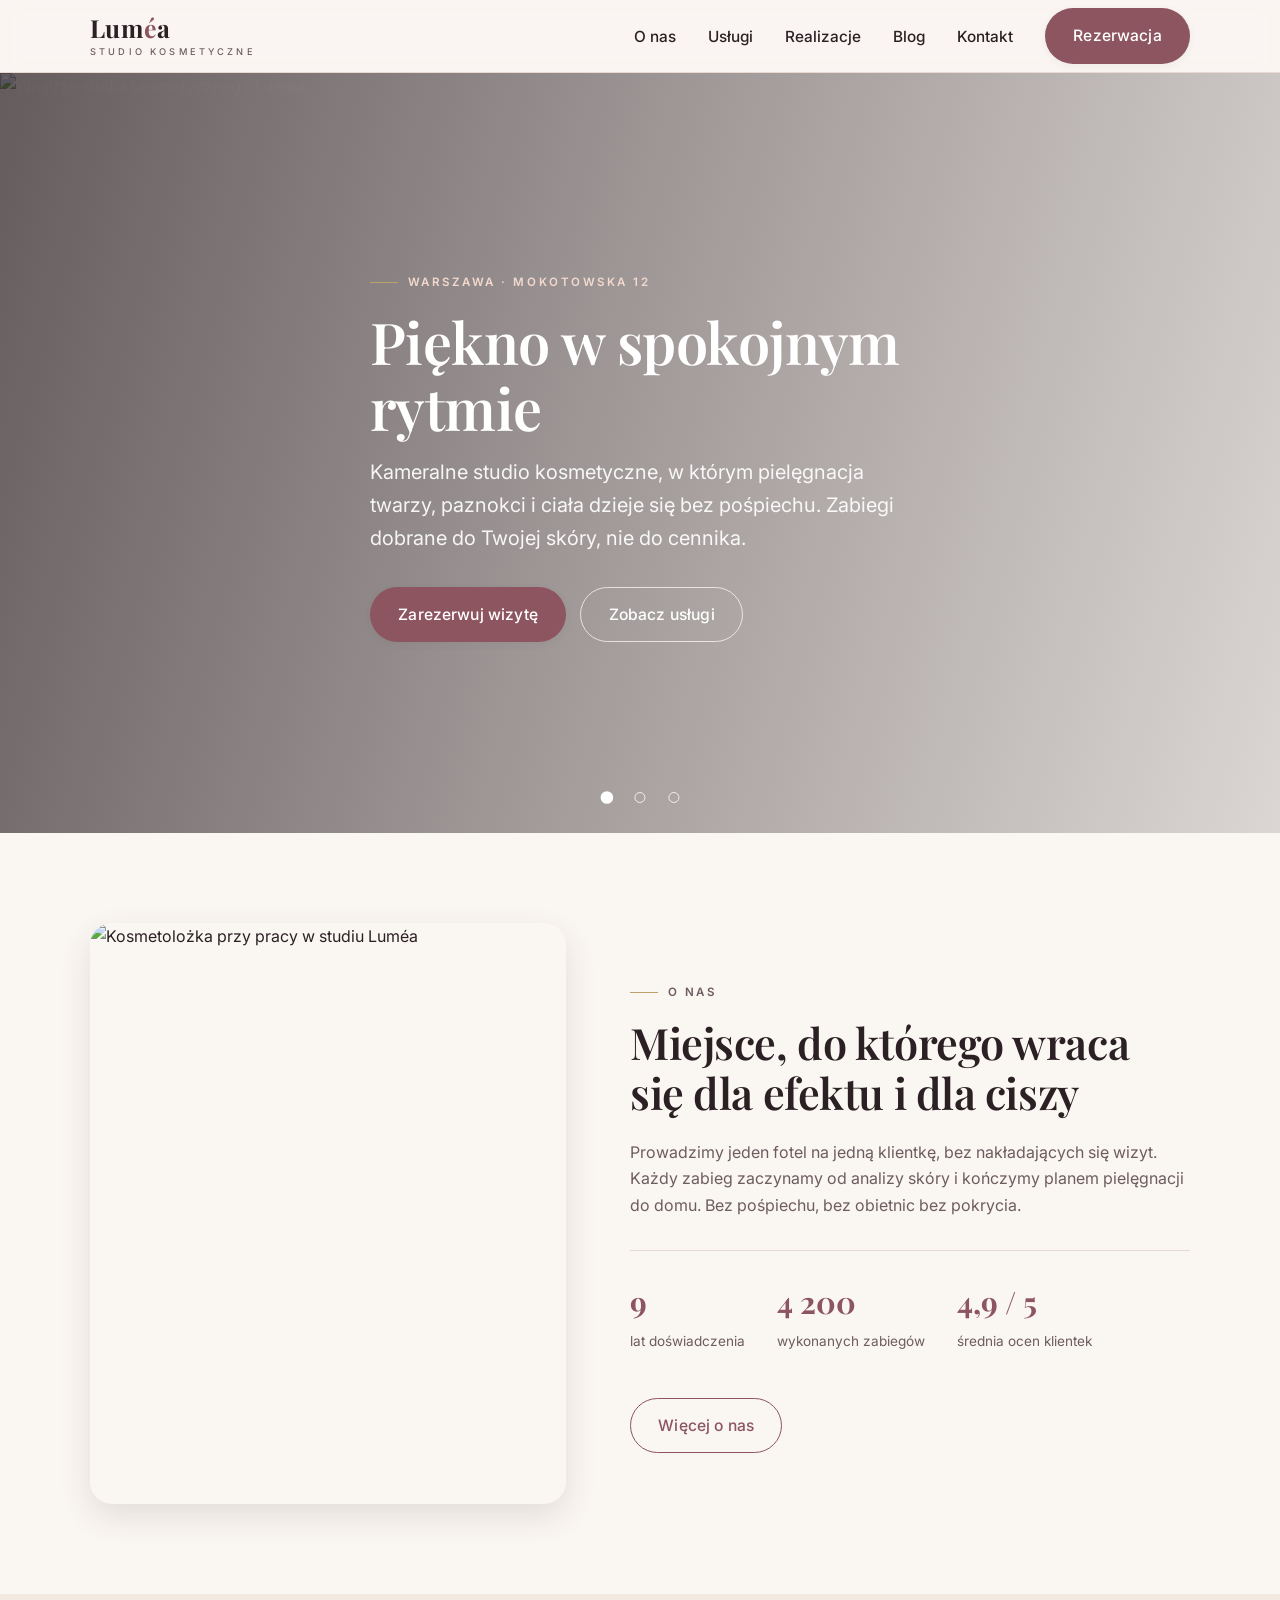
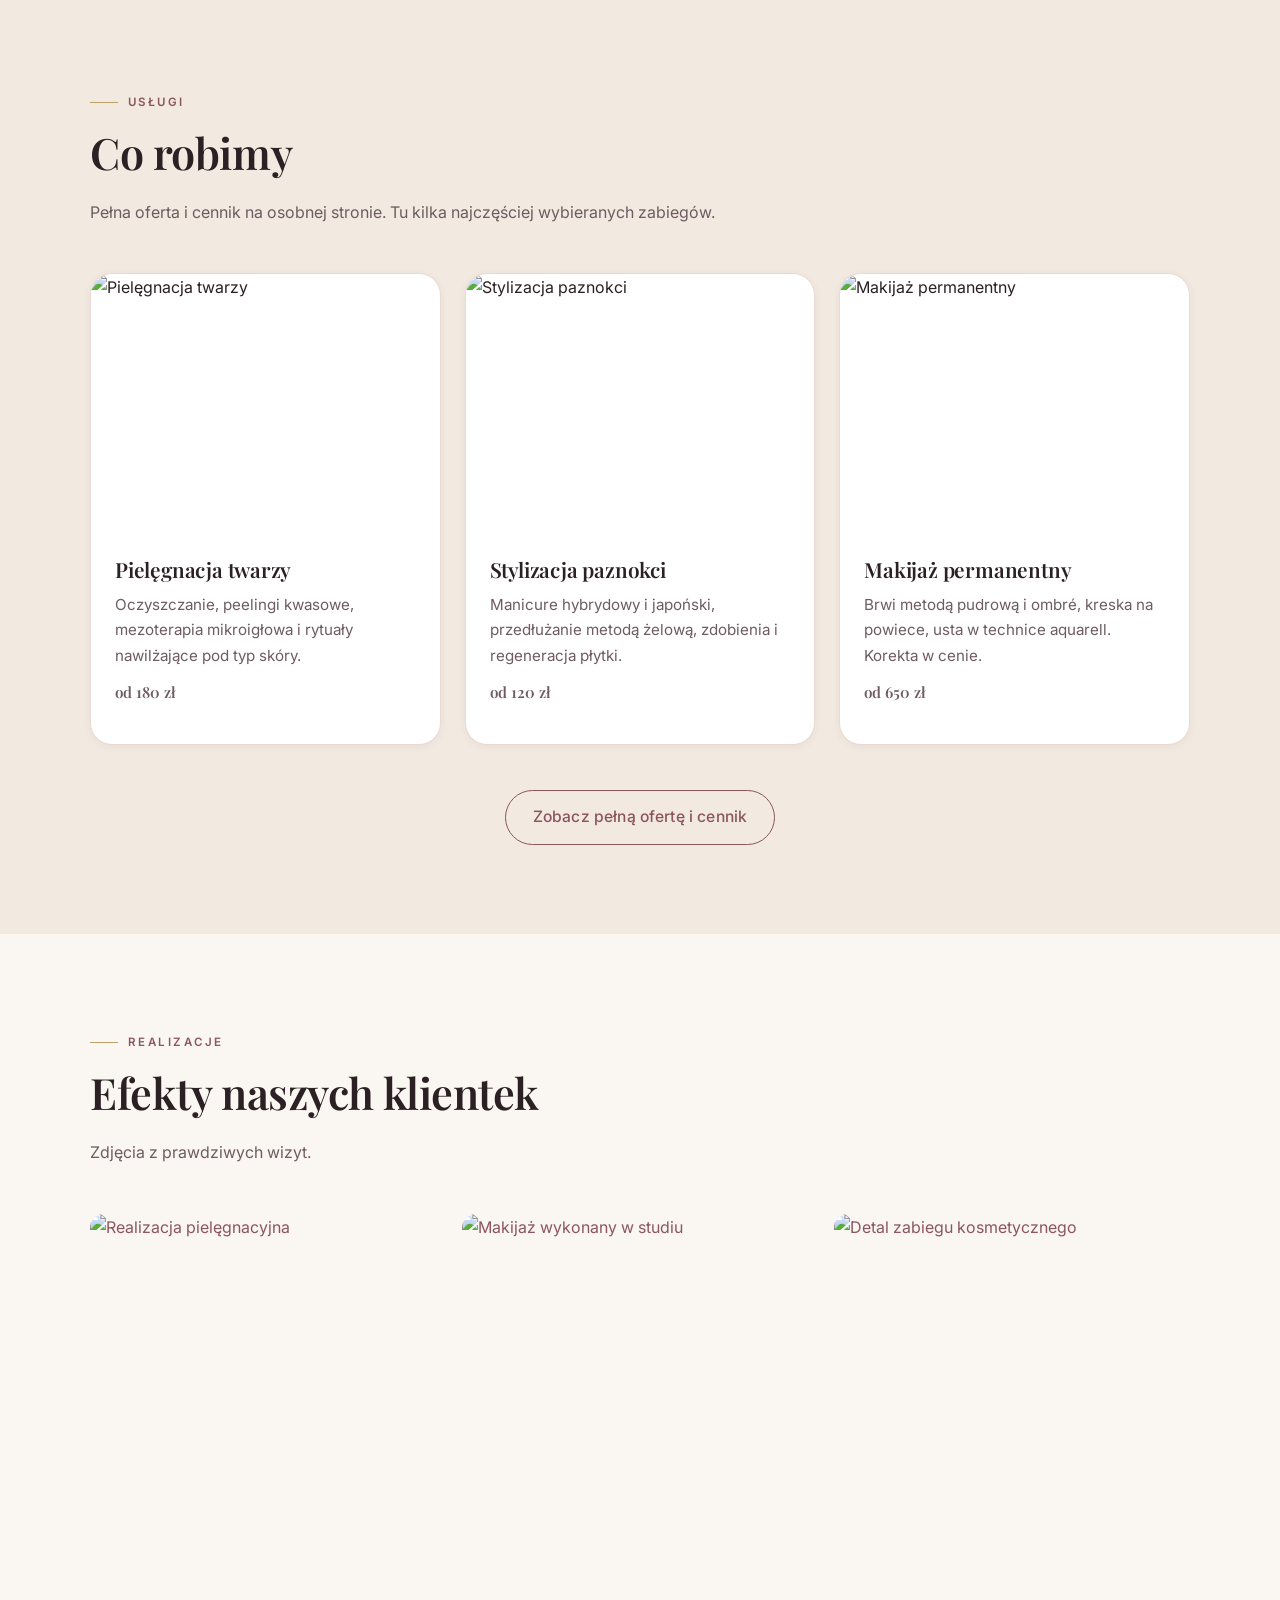
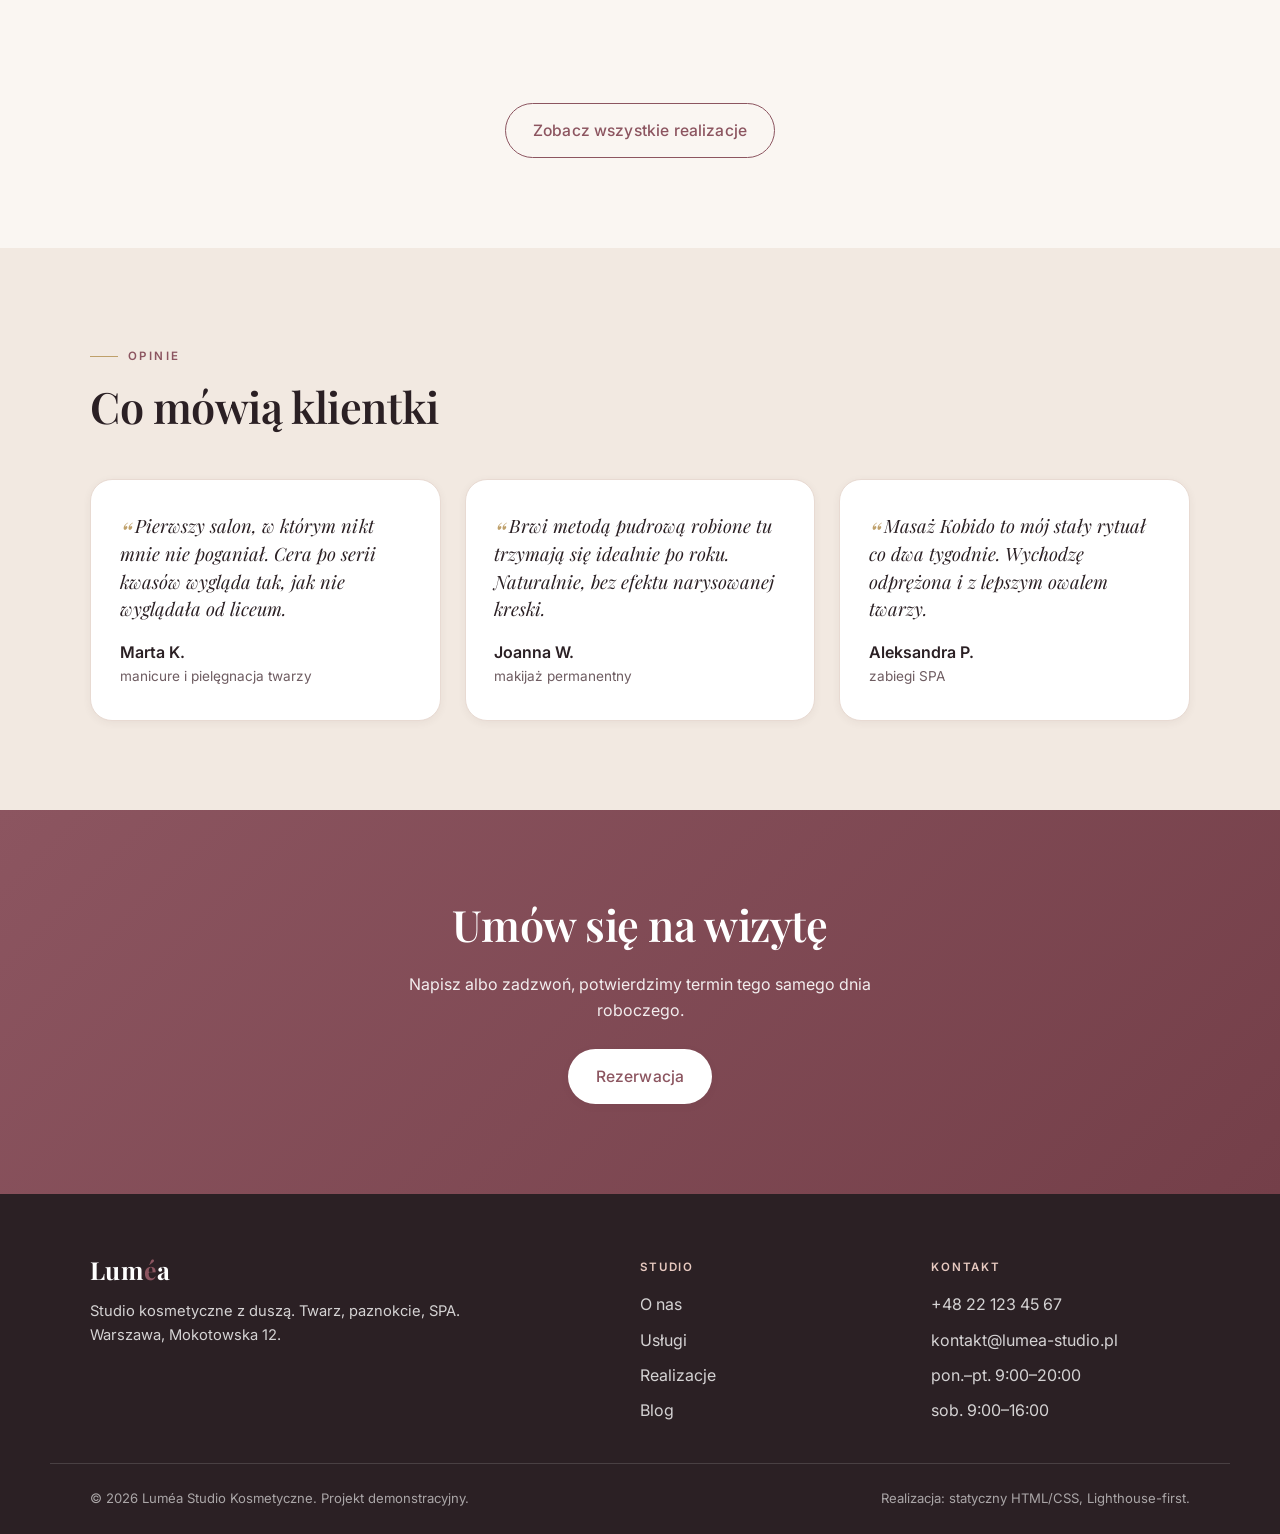
==== commit c66c1722: "Convert demo to a six-page site Client brief asks for 6 separate zakładki, so split the single-page " ====
--- a/index.html
+++ b/index.html
@@ -5,11 +5,10 @@
   <meta name="viewport" content="width=device-width, initial-scale=1">
 
   <title>Luméa — Studio Kosmetyczne w Warszawie | Twarz, Paznokcie, SPA</title>
-  <meta name="description" content="Luméa to studio kosmetyczne na Mokotowskiej w Warszawie. Pielęgnacja twarzy, stylizacja paznokci, makijaż permanentny, rzęsy i zabiegi SPA. Zarezerwuj wizytę online.">
+  <meta name="description" content="Luméa to kameralne studio kosmetyczne na Mokotowskiej w Warszawie. Pielęgnacja twarzy, stylizacja paznokci, makijaż permanentny, rzęsy i zabiegi SPA. Zarezerwuj wizytę online.">
   <meta name="theme-color" content="#8C5560">
   <link rel="canonical" href="https://lumea-studio.pl/">
 
-  <!-- Open Graph -->
   <meta property="og:type" content="website">
   <meta property="og:locale" content="pl_PL">
   <meta property="og:site_name" content="Luméa Studio Kosmetyczne">
@@ -20,17 +19,14 @@
 
   <link rel="icon" href="favicon.svg" type="image/svg+xml">
 
-  <!-- Fonts: preconnect then swap to avoid invisible text -->
   <link rel="preconnect" href="https://fonts.googleapis.com">
   <link rel="preconnect" href="https://fonts.gstatic.com" crossorigin>
   <link rel="stylesheet" href="https://fonts.googleapis.com/css2?family=Inter:wght@300;400;500;600&family=Playfair+Display:wght@500;600;700&display=optional">
 
-  <!-- Preload the hero (LCP) image -->
   <link rel="preload" as="image" href="https://images.unsplash.com/photo-1560869713-7d0a29430803?auto=format&fit=crop&w=1600&h=1000&q=70" fetchpriority="high">
 
   <link rel="stylesheet" href="css/styles.css">
 
-  <!-- Local business structured data for technical SEO -->
   <script type="application/ld+json">
   {
     "@context": "https://schema.org",
@@ -60,11 +56,10 @@
 
   <header class="site-header" id="top">
     <div class="container header-inner">
-      <a class="brand" href="#top">
+      <a class="brand" href="index.html">
         Lum<span class="brand-accent">é</span>a
         <small>studio kosmetyczne</small>
       </a>
-
       <nav class="main-nav" aria-label="Nawigacja główna">
         <button class="nav-toggle" aria-expanded="false" aria-controls="nav-list" aria-label="Otwórz menu">
           <span class="nav-toggle-bar"></span>
@@ -72,12 +67,12 @@
           <span class="nav-toggle-bar"></span>
         </button>
         <ul class="nav-list" id="nav-list">
-          <li><a href="#o-nas">O nas</a></li>
-          <li><a href="#uslugi">Usługi</a></li>
-          <li><a href="#realizacje">Realizacje</a></li>
-          <li><a href="#blog">Blog</a></li>
-          <li><a href="#kontakt">Kontakt</a></li>
-          <li><a class="btn btn-primary nav-cta" href="#kontakt">Rezerwacja</a></li>
+          <li><a href="o-nas.html">O nas</a></li>
+          <li><a href="uslugi.html">Usługi</a></li>
+          <li><a href="realizacje.html">Realizacje</a></li>
+          <li><a href="blog.html">Blog</a></li>
+          <li><a href="kontakt.html">Kontakt</a></li>
+          <li><a class="btn btn-primary nav-cta" href="kontakt.html">Rezerwacja</a></li>
         </ul>
       </nav>
     </div>
@@ -85,8 +80,7 @@
 
   <main id="tresc">
 
-    <!-- HERO + SLIDER -->
-    <section class="hero" id="start" aria-label="Powitanie">
+    <section class="hero" aria-label="Powitanie">
       <div class="hero-slider" data-slider>
         <figure class="hero-slide is-active" data-slide>
           <img src="https://images.unsplash.com/photo-1560869713-7d0a29430803?auto=format&fit=crop&w=1600&h=1000&q=70"
@@ -108,8 +102,8 @@
           <h1>Piękno w spokojnym rytmie</h1>
           <p class="hero-lead">Kameralne studio kosmetyczne, w którym pielęgnacja twarzy, paznokci i ciała dzieje się bez pośpiechu. Zabiegi dobrane do Twojej skóry, nie do cennika.</p>
           <div class="hero-actions">
-            <a class="btn btn-primary" href="#kontakt">Zarezerwuj wizytę</a>
-            <a class="btn btn-ghost" href="#uslugi">Zobacz usługi</a>
+            <a class="btn btn-primary" href="kontakt.html">Zarezerwuj wizytę</a>
+            <a class="btn btn-ghost" href="uslugi.html">Zobacz usługi</a>
           </div>
         </div>
       </div>
@@ -121,8 +115,7 @@
       </div>
     </section>
 
-    <!-- ABOUT -->
-    <section class="about section" id="o-nas" aria-labelledby="about-title">
+    <section class="about section" aria-labelledby="about-title">
       <div class="container about-grid">
         <div class="about-media">
           <img src="https://images.unsplash.com/photo-1633681926022-84c23e8cb2d6?auto=format&fit=crop&w=900&h=1100&q=70"
@@ -131,24 +124,25 @@
         <div class="about-text">
           <p class="eyebrow">O nas</p>
           <h2 id="about-title">Miejsce, do którego wraca się dla efektu i dla ciszy</h2>
-          <p>Luméa powstała z prostego założenia: dobra kosmetyka to czas i uważność, nie taśma produkcyjna. Prowadzimy jeden fotel na jedną klientkę, bez nakładających się wizyt. Każdy zabieg zaczynamy od analizy skóry i kończymy planem pielęgnacji do domu.</p>
-          <p>Pracujemy na sprawdzonych liniach profesjonalnych i sprzęcie, który serwisujemy co kwartał. Bez obietnic bez pokrycia, za to z efektem, który widać na zdjęciu po, nie tylko w opisie.</p>
+          <p>Prowadzimy jeden fotel na jedną klientkę, bez nakładających się wizyt. Każdy zabieg zaczynamy od analizy skóry i kończymy planem pielęgnacji do domu. Bez pośpiechu, bez obietnic bez pokrycia.</p>
           <ul class="stats" aria-label="Liczby">
             <li><strong>9</strong><span>lat doświadczenia</span></li>
             <li><strong>4 200</strong><span>wykonanych zabiegów</span></li>
             <li><strong>4,9 / 5</strong><span>średnia ocen klientek</span></li>
           </ul>
-        </div>
-      </div>
-    </section>
-
-    <!-- SERVICES -->
-    <section class="services section section-muted" id="uslugi" aria-labelledby="services-title">
+          <div class="section-actions is-left">
+            <a class="btn btn-outline" href="o-nas.html">Więcej o nas</a>
+          </div>
+        </div>
+      </div>
+    </section>
+
+    <section class="services section section-muted" aria-labelledby="services-title">
       <div class="container">
         <header class="section-head">
           <p class="eyebrow">Usługi</p>
-          <h2 id="services-title">Zabiegi i ceny</h2>
-          <p class="section-sub">Ceny orientacyjne, od. Dokładną wycenę ustalamy po krótkiej konsultacji, która jest bezpłatna.</p>
+          <h2 id="services-title">Co robimy</h2>
+          <p class="section-sub">Pełna oferta i cennik na osobnej stronie. Tu kilka najczęściej wybieranych zabiegów.</p>
         </header>
 
         <ul class="service-grid">
@@ -159,7 +153,7 @@
             </div>
             <div class="service-body">
               <h3>Pielęgnacja twarzy</h3>
-              <p>Oczyszczanie, peelingi kwasowe, mezoterapia mikroigłowa i rytuały nawilżające dobrane pod typ skóry.</p>
+              <p>Oczyszczanie, peelingi kwasowe, mezoterapia mikroigłowa i rytuały nawilżające pod typ skóry.</p>
               <p class="service-price">od 180 zł</p>
             </div>
           </li>
@@ -181,74 +175,41 @@
             </div>
             <div class="service-body">
               <h3>Makijaż permanentny</h3>
-              <p>Brwi metodą pudrową i ombré, kreska na powiece, usta w technice aquarell. Konsultacja i korekta w cenie.</p>
+              <p>Brwi metodą pudrową i ombré, kreska na powiece, usta w technice aquarell. Korekta w cenie.</p>
               <p class="service-price">od 650 zł</p>
             </div>
           </li>
-          <li class="service-card">
-            <div class="service-media">
-              <img src="https://images.unsplash.com/photo-1634449571010-02389ed0f9b0?auto=format&fit=crop&w=800&h=600&q=70"
-                   width="800" height="600" alt="Stylizacja rzęs i brwi" loading="lazy" decoding="async">
-            </div>
-            <div class="service-body">
-              <h3>Rzęsy i brwi</h3>
-              <p>Przedłużanie rzęs metodą 1:1 i objętościową, lifting, laminacja brwi i henna pudrowa.</p>
-              <p class="service-price">od 150 zł</p>
-            </div>
-          </li>
-          <li class="service-card">
-            <div class="service-media">
-              <img src="https://images.unsplash.com/photo-1731514771613-991a02407132?auto=format&fit=crop&w=800&h=600&q=70"
-                   width="800" height="600" alt="Zabiegi SPA" loading="lazy" decoding="async">
-            </div>
-            <div class="service-body">
-              <h3>Zabiegi SPA</h3>
-              <p>Masaż twarzy Kobido, rytuały dłoni i stóp, peelingi ciała. Wyciszenie i regeneracja w jednej wizycie.</p>
-              <p class="service-price">od 200 zł</p>
-            </div>
-          </li>
-          <li class="service-card">
-            <div class="service-media">
-              <img src="https://images.unsplash.com/photo-1647004692483-c5d942fe1137?auto=format&fit=crop&w=800&h=600&q=70"
-                   width="800" height="600" alt="Depilacja" loading="lazy" decoding="async">
-            </div>
-            <div class="service-body">
-              <h3>Depilacja woskiem</h3>
-              <p>Depilacja ciepłym woskiem i pastą cukrową, łagodna dla skóry wrażliwej, z pielęgnacją po zabiegu.</p>
-              <p class="service-price">od 60 zł</p>
-            </div>
-          </li>
-        </ul>
-      </div>
-    </section>
-
-    <!-- GALLERY -->
-    <section class="gallery section" id="realizacje" aria-labelledby="gallery-title">
+        </ul>
+
+        <div class="section-actions">
+          <a class="btn btn-outline" href="uslugi.html">Zobacz pełną ofertę i cennik</a>
+        </div>
+      </div>
+    </section>
+
+    <section class="gallery section" aria-labelledby="gallery-title">
       <div class="container">
         <header class="section-head">
           <p class="eyebrow">Realizacje</p>
           <h2 id="gallery-title">Efekty naszych klientek</h2>
-          <p class="section-sub">Zdjęcia z prawdziwych wizyt. Kliknij, żeby powiększyć.</p>
+          <p class="section-sub">Zdjęcia z prawdziwych wizyt.</p>
         </header>
 
-        <ul class="gallery-grid" data-gallery>
-          <li><button class="gallery-item" data-full="https://images.unsplash.com/photo-1600948836101-f9ffda59d250?auto=format&fit=crop&w=1400&q=75" aria-label="Powiększ zdjęcie 1">
-            <img src="https://images.unsplash.com/photo-1600948836101-f9ffda59d250?auto=format&fit=crop&w=600&h=750&q=70" width="600" height="750" alt="Realizacja pielęgnacyjna" loading="lazy" decoding="async"></button></li>
-          <li><button class="gallery-item" data-full="https://images.unsplash.com/photo-1616394584738-fc6e612e71b9?auto=format&fit=crop&w=1400&q=75" aria-label="Powiększ zdjęcie 2">
-            <img src="https://images.unsplash.com/photo-1616394584738-fc6e612e71b9?auto=format&fit=crop&w=600&h=750&q=70" width="600" height="750" alt="Makijaż wykonany w studiu" loading="lazy" decoding="async"></button></li>
-          <li><button class="gallery-item" data-full="https://images.unsplash.com/photo-1580618672591-eb180b1a973f?auto=format&fit=crop&w=1400&q=75" aria-label="Powiększ zdjęcie 3">
-            <img src="https://images.unsplash.com/photo-1580618672591-eb180b1a973f?auto=format&fit=crop&w=600&h=750&q=70" width="600" height="750" alt="Detal zabiegu kosmetycznego" loading="lazy" decoding="async"></button></li>
-          <li><button class="gallery-item" data-full="https://images.unsplash.com/photo-1589710751893-f9a6770ad71b?auto=format&fit=crop&w=1400&q=75" aria-label="Powiększ zdjęcie 4">
-            <img src="https://images.unsplash.com/photo-1589710751893-f9a6770ad71b?auto=format&fit=crop&w=600&h=750&q=70" width="600" height="750" alt="Pielęgnacja skóry twarzy" loading="lazy" decoding="async"></button></li>
-          <li><button class="gallery-item" data-full="https://images.unsplash.com/photo-1551184451-76b762941ad6?auto=format&fit=crop&w=1400&q=75" aria-label="Powiększ zdjęcie 5">
-            <img src="https://images.unsplash.com/photo-1551184451-76b762941ad6?auto=format&fit=crop&w=600&h=750&q=70" width="600" height="750" alt="Stylizacja w studiu Luméa" loading="lazy" decoding="async"></button></li>
-          <li><button class="gallery-item" data-full="https://images.unsplash.com/photo-1610992015836-7c249d75782d?auto=format&fit=crop&w=1400&q=75" aria-label="Powiększ zdjęcie 6">
-            <img src="https://images.unsplash.com/photo-1610992015836-7c249d75782d?auto=format&fit=crop&w=600&h=750&q=70" width="600" height="750" alt="Efekt stylizacji paznokci" loading="lazy" decoding="async"></button></li>
-        </ul>
-      </div>
-    </section>
-
-    <!-- TESTIMONIALS -->
+        <ul class="gallery-grid">
+          <li><a class="gallery-item" href="realizacje.html" aria-label="Zobacz galerię realizacji">
+            <img src="https://images.unsplash.com/photo-1600948836101-f9ffda59d250?auto=format&fit=crop&w=600&h=750&q=70" width="600" height="750" alt="Realizacja pielęgnacyjna" loading="lazy" decoding="async"></a></li>
+          <li><a class="gallery-item" href="realizacje.html" aria-label="Zobacz galerię realizacji">
+            <img src="https://images.unsplash.com/photo-1616394584738-fc6e612e71b9?auto=format&fit=crop&w=600&h=750&q=70" width="600" height="750" alt="Makijaż wykonany w studiu" loading="lazy" decoding="async"></a></li>
+          <li><a class="gallery-item" href="realizacje.html" aria-label="Zobacz galerię realizacji">
+            <img src="https://images.unsplash.com/photo-1580618672591-eb180b1a973f?auto=format&fit=crop&w=600&h=750&q=70" width="600" height="750" alt="Detal zabiegu kosmetycznego" loading="lazy" decoding="async"></a></li>
+        </ul>
+
+        <div class="section-actions">
+          <a class="btn btn-outline" href="realizacje.html">Zobacz wszystkie realizacje</a>
+        </div>
+      </div>
+    </section>
+
     <section class="testimonials section section-muted" aria-labelledby="testi-title">
       <div class="container">
         <header class="section-head">
@@ -272,138 +233,11 @@
       </div>
     </section>
 
-    <!-- BLOG -->
-    <section class="blog section" id="blog" aria-labelledby="blog-title">
-      <div class="container">
-        <header class="section-head">
-          <p class="eyebrow">Blog</p>
-          <h2 id="blog-title">Z gabinetu</h2>
-          <p class="section-sub">Praktyczna wiedza o pielęgnacji, bez marketingowych obietnic.</p>
-        </header>
-
-        <ul class="blog-grid">
-          <li class="blog-card">
-            <a href="#blog" class="blog-link">
-              <div class="blog-media">
-                <img src="https://images.unsplash.com/photo-1521590832167-7bcbfaa6381f?auto=format&fit=crop&w=800&h=520&q=70" width="800" height="520" alt="Pielęgnacja skóry zimą" loading="lazy" decoding="async">
-              </div>
-              <div class="blog-body">
-                <p class="blog-meta">12 czerwca 2026 · Pielęgnacja</p>
-                <h3>Skóra zimą: dlaczego krem z lata przestaje działać</h3>
-                <p>Niższa wilgotność i ogrzewanie zmieniają potrzeby cery. Co realnie warto zmienić w rutynie.</p>
-                <span class="blog-more">Czytaj więcej</span>
-              </div>
-            </a>
-          </li>
-          <li class="blog-card">
-            <a href="#blog" class="blog-link">
-              <div class="blog-media">
-                <img src="https://images.unsplash.com/photo-1512496015851-a90fb38ba796?auto=format&fit=crop&w=800&h=520&q=70" width="800" height="520" alt="Manicure hybrydowy" loading="lazy" decoding="async">
-              </div>
-              <div class="blog-body">
-                <p class="blog-meta">28 maja 2026 · Paznokcie</p>
-                <h3>Hybryda a żel: który manicure wybrać i kiedy</h3>
-                <p>Trwałość, regeneracja płytki, koszt w skali roku. Porównanie bez wciskania droższej opcji.</p>
-                <span class="blog-more">Czytaj więcej</span>
-              </div>
-            </a>
-          </li>
-          <li class="blog-card">
-            <a href="#blog" class="blog-link">
-              <div class="blog-media">
-                <img src="https://images.unsplash.com/photo-1587729927069-ef3b7a5ab9b4?auto=format&fit=crop&w=800&h=520&q=70" width="800" height="520" alt="Pielęgnacja po makijażu permanentnym" loading="lazy" decoding="async">
-              </div>
-              <div class="blog-body">
-                <p class="blog-meta">9 maja 2026 · Makijaż permanentny</p>
-                <h3>Pierwsze 14 dni po makijażu permanentnym brwi</h3>
-                <p>Co jest normą, a co sygnałem do kontaktu z gabinetem. Dzień po dniu.</p>
-                <span class="blog-more">Czytaj więcej</span>
-              </div>
-            </a>
-          </li>
-        </ul>
-      </div>
-    </section>
-
-    <!-- CONTACT -->
-    <section class="contact section section-muted" id="kontakt" aria-labelledby="contact-title">
-      <div class="container contact-grid">
-        <div class="contact-info">
-          <p class="eyebrow">Kontakt</p>
-          <h2 id="contact-title">Umów wizytę</h2>
-          <p>Wypełnij formularz albo zadzwoń. Odpowiadamy tego samego dnia roboczego i potwierdzamy termin SMS-em.</p>
-
-          <ul class="contact-list">
-            <li>
-              <span class="contact-label">Adres</span>
-              <a href="https://maps.google.com/?q=Mokotowska+12+Warszawa">ul. Mokotowska 12, 00-561 Warszawa</a>
-            </li>
-            <li>
-              <span class="contact-label">Telefon</span>
-              <a href="tel:+48221234567">+48 22 123 45 67</a>
-            </li>
-            <li>
-              <span class="contact-label">E-mail</span>
-              <a href="mailto:kontakt@lumea-studio.pl">kontakt@lumea-studio.pl</a>
-            </li>
-            <li>
-              <span class="contact-label">Godziny</span>
-              <span>pon.–pt. 9:00–20:00, sob. 9:00–16:00</span>
-            </li>
-          </ul>
-
-          <div class="map-embed">
-            <iframe
-              title="Mapa dojazdu do studia Luméa"
-              src="https://www.google.com/maps?q=Mokotowska%2012%20Warszawa&output=embed"
-              width="600" height="320" loading="lazy" referrerpolicy="no-referrer-when-downgrade"></iframe>
-          </div>
-        </div>
-
-        <form class="contact-form" novalidate data-form>
-          <p class="form-status" role="status" aria-live="polite" data-form-status hidden></p>
-
-          <div class="field">
-            <label for="name">Imię i nazwisko <span class="req" aria-hidden="true">*</span></label>
-            <input type="text" id="name" name="name" autocomplete="name" required>
-            <p class="field-error" data-error-for="name" hidden></p>
-          </div>
-
-          <div class="field-row">
-            <div class="field">
-              <label for="email">E-mail <span class="req" aria-hidden="true">*</span></label>
-              <input type="email" id="email" name="email" autocomplete="email" required>
-              <p class="field-error" data-error-for="email" hidden></p>
-            </div>
-            <div class="field">
-              <label for="phone">Telefon</label>
-              <input type="tel" id="phone" name="phone" autocomplete="tel" inputmode="tel">
-              <p class="field-error" data-error-for="phone" hidden></p>
-            </div>
-          </div>
-
-          <div class="field">
-            <label for="service">Usługa</label>
-            <select id="service" name="service">
-              <option value="">Wybierz usługę</option>
-              <option>Pielęgnacja twarzy</option>
-              <option>Stylizacja paznokci</option>
-              <option>Makijaż permanentny</option>
-              <option>Rzęsy i brwi</option>
-              <option>Zabiegi SPA</option>
-              <option>Depilacja</option>
-            </select>
-          </div>
-
-          <div class="field">
-            <label for="message">Wiadomość <span class="req" aria-hidden="true">*</span></label>
-            <textarea id="message" name="message" rows="4" required></textarea>
-            <p class="field-error" data-error-for="message" hidden></p>
-          </div>
-
-          <button type="submit" class="btn btn-primary btn-block">Wyślij zgłoszenie</button>
-          <p class="form-note">Demo: formularz waliduje dane po stronie przeglądarki i nie wysyła ich nigdzie.</p>
-        </form>
+    <section class="cta-band section">
+      <div class="container">
+        <h2>Umów się na wizytę</h2>
+        <p>Napisz albo zadzwoń, potwierdzimy termin tego samego dnia roboczego.</p>
+        <a class="btn btn-primary" href="kontakt.html">Rezerwacja</a>
       </div>
     </section>
   </main>
@@ -417,10 +251,10 @@
       <nav class="footer-nav" aria-label="Stopka">
         <p class="footer-head">Studio</p>
         <ul>
-          <li><a href="#o-nas">O nas</a></li>
-          <li><a href="#uslugi">Usługi</a></li>
-          <li><a href="#realizacje">Realizacje</a></li>
-          <li><a href="#blog">Blog</a></li>
+          <li><a href="o-nas.html">O nas</a></li>
+          <li><a href="uslugi.html">Usługi</a></li>
+          <li><a href="realizacje.html">Realizacje</a></li>
+          <li><a href="blog.html">Blog</a></li>
         </ul>
       </nav>
       <div class="footer-contact">
@@ -439,12 +273,6 @@
     </div>
   </footer>
 
-  <!-- Lightbox -->
-  <div class="lightbox" data-lightbox hidden>
-    <button class="lightbox-close" data-lightbox-close aria-label="Zamknij">&times;</button>
-    <img class="lightbox-img" data-lightbox-img src="" alt="Powiększone zdjęcie realizacji">
-  </div>
-
   <script src="js/main.js" defer></script>
 </body>
 </html>
--- a/css/styles.css
+++ b/css/styles.css
@@ -630,6 +630,64 @@
 /* ---------- Scroll offset for sticky header ---------- */
 section[id] { scroll-margin-top: 84px; }
 
+/* ---------- Active nav state (multi-page) ---------- */
+.nav-list a[aria-current="page"] { color: var(--rose-deep); }
+@media (min-width: 860px) {
+  .nav-list a[aria-current="page"]::after { width: 100%; }
+}
+
+/* ---------- Page header (subpages) ---------- */
+.page-header {
+  background: linear-gradient(180deg, var(--cream), var(--ivory));
+  border-bottom: 1px solid var(--border);
+  padding-block: clamp(2.5rem, 6vw, 4.5rem);
+  text-align: center;
+}
+.page-header .eyebrow { justify-content: center; }
+.page-header h1 { margin: 0 0 .6rem; }
+.page-header-sub { color: var(--ink-soft); max-width: 56ch; margin-inline: auto; }
+
+/* ---------- Secondary / outline button (light backgrounds) ---------- */
+.btn-outline {
+  background: transparent;
+  color: var(--rose-deep);
+  border-color: var(--rose-deep);
+}
+.btn-outline:hover { background: var(--rose-deep); color: var(--white); }
+
+.section-actions { text-align: center; margin-top: clamp(2rem, 4vw, 2.8rem); }
+.section-actions.is-left { text-align: left; }
+
+/* ---------- CTA band ---------- */
+.cta-band {
+  text-align: center;
+  background: linear-gradient(135deg, var(--rose-deep), var(--rose-press));
+  color: var(--white);
+}
+.cta-band h2 { color: var(--white); }
+.cta-band p { color: rgba(255, 255, 255, .9); max-width: 48ch; margin-inline: auto; margin-bottom: 1.6rem; }
+.cta-band .btn-primary { background: var(--white); color: var(--rose-deep); }
+.cta-band .btn-primary:hover { background: var(--ivory); color: var(--rose-press); }
+
+/* ---------- Values block (O nas) ---------- */
+.values-grid {
+  list-style: none;
+  margin: 0; padding: 0;
+  display: grid;
+  gap: 1.5rem;
+  grid-template-columns: 1fr;
+}
+.values-grid li {
+  background: var(--white);
+  border: 1px solid var(--border);
+  border-radius: var(--radius-lg);
+  padding: 1.8rem 1.6rem;
+  box-shadow: var(--shadow-sm);
+}
+.values-grid h3 { font-size: 1.15rem; margin-bottom: .5rem; }
+.values-grid p { color: var(--ink-soft); font-size: .95rem; margin: 0; }
+@media (min-width: 760px) { .values-grid { grid-template-columns: repeat(3, 1fr); } }
+
 /* ---------- Reduced motion ---------- */
 @media (prefers-reduced-motion: reduce) {
   html { scroll-behavior: auto; }
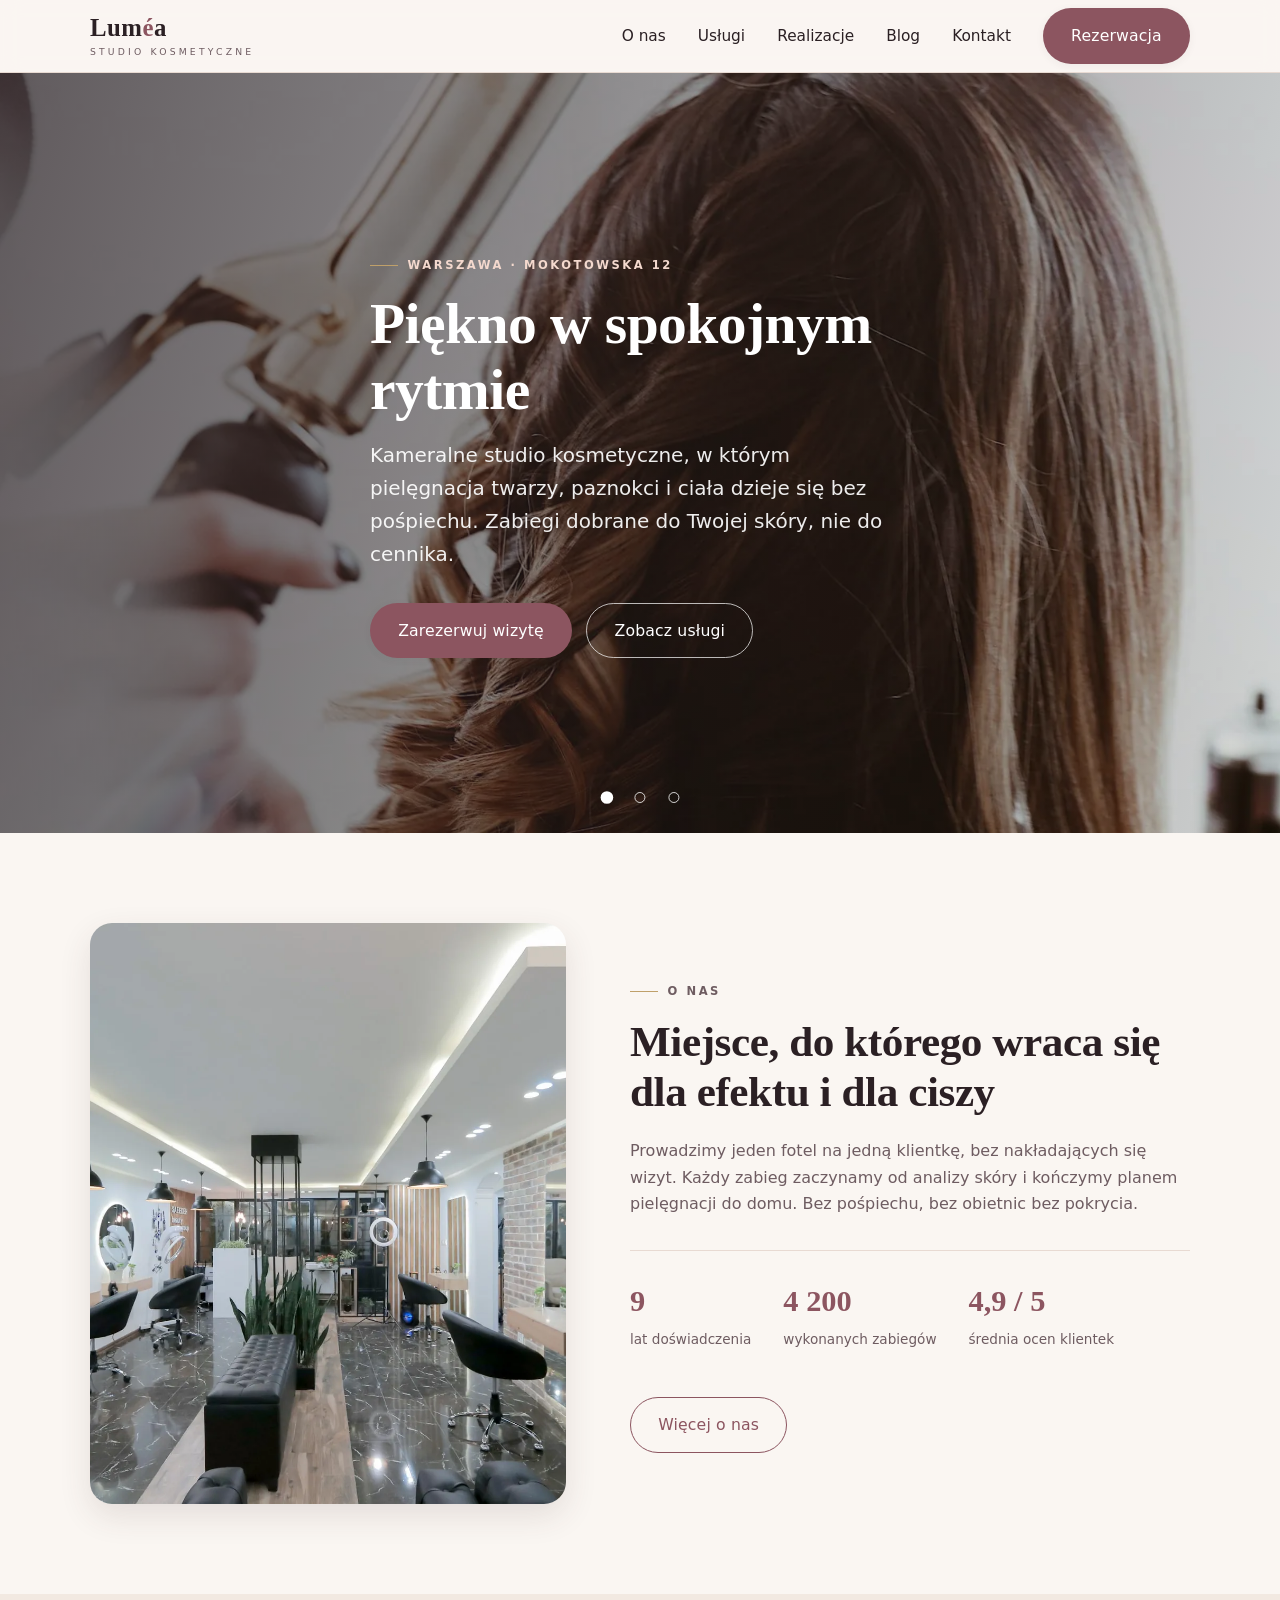
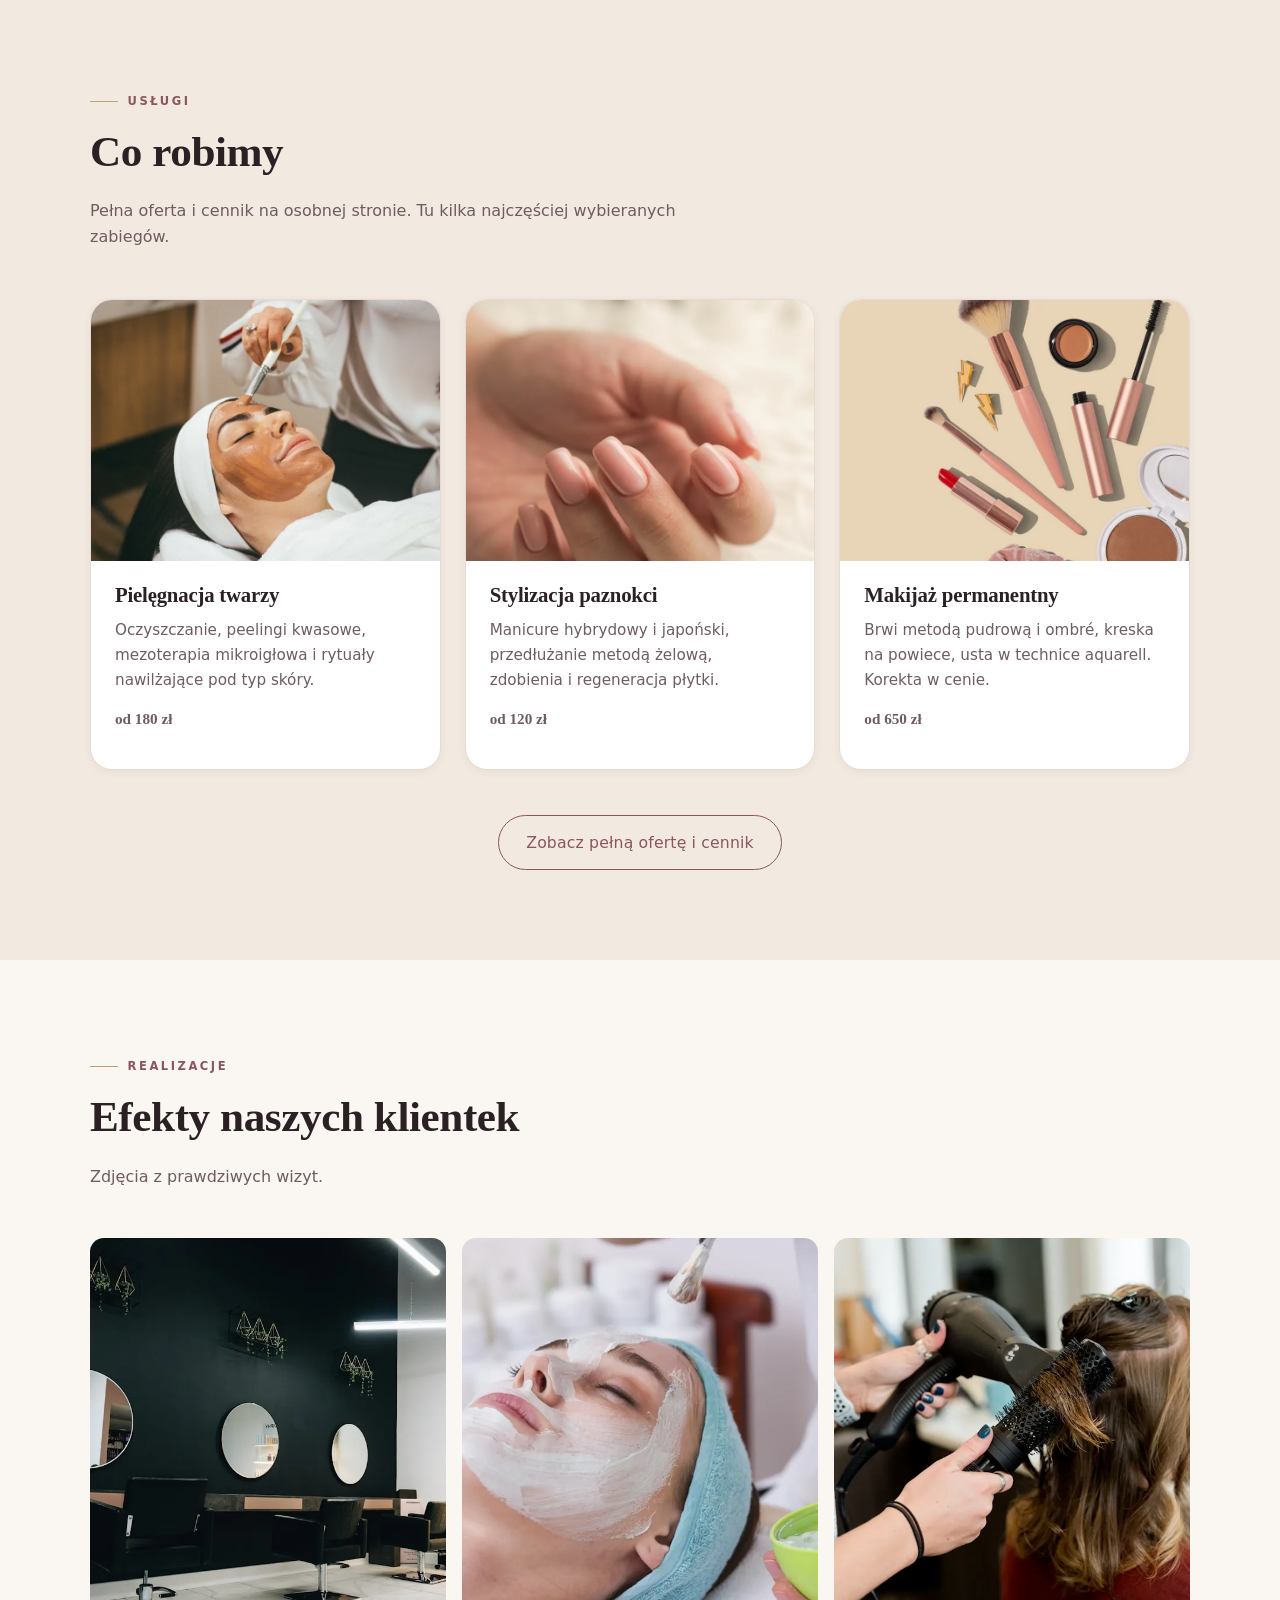
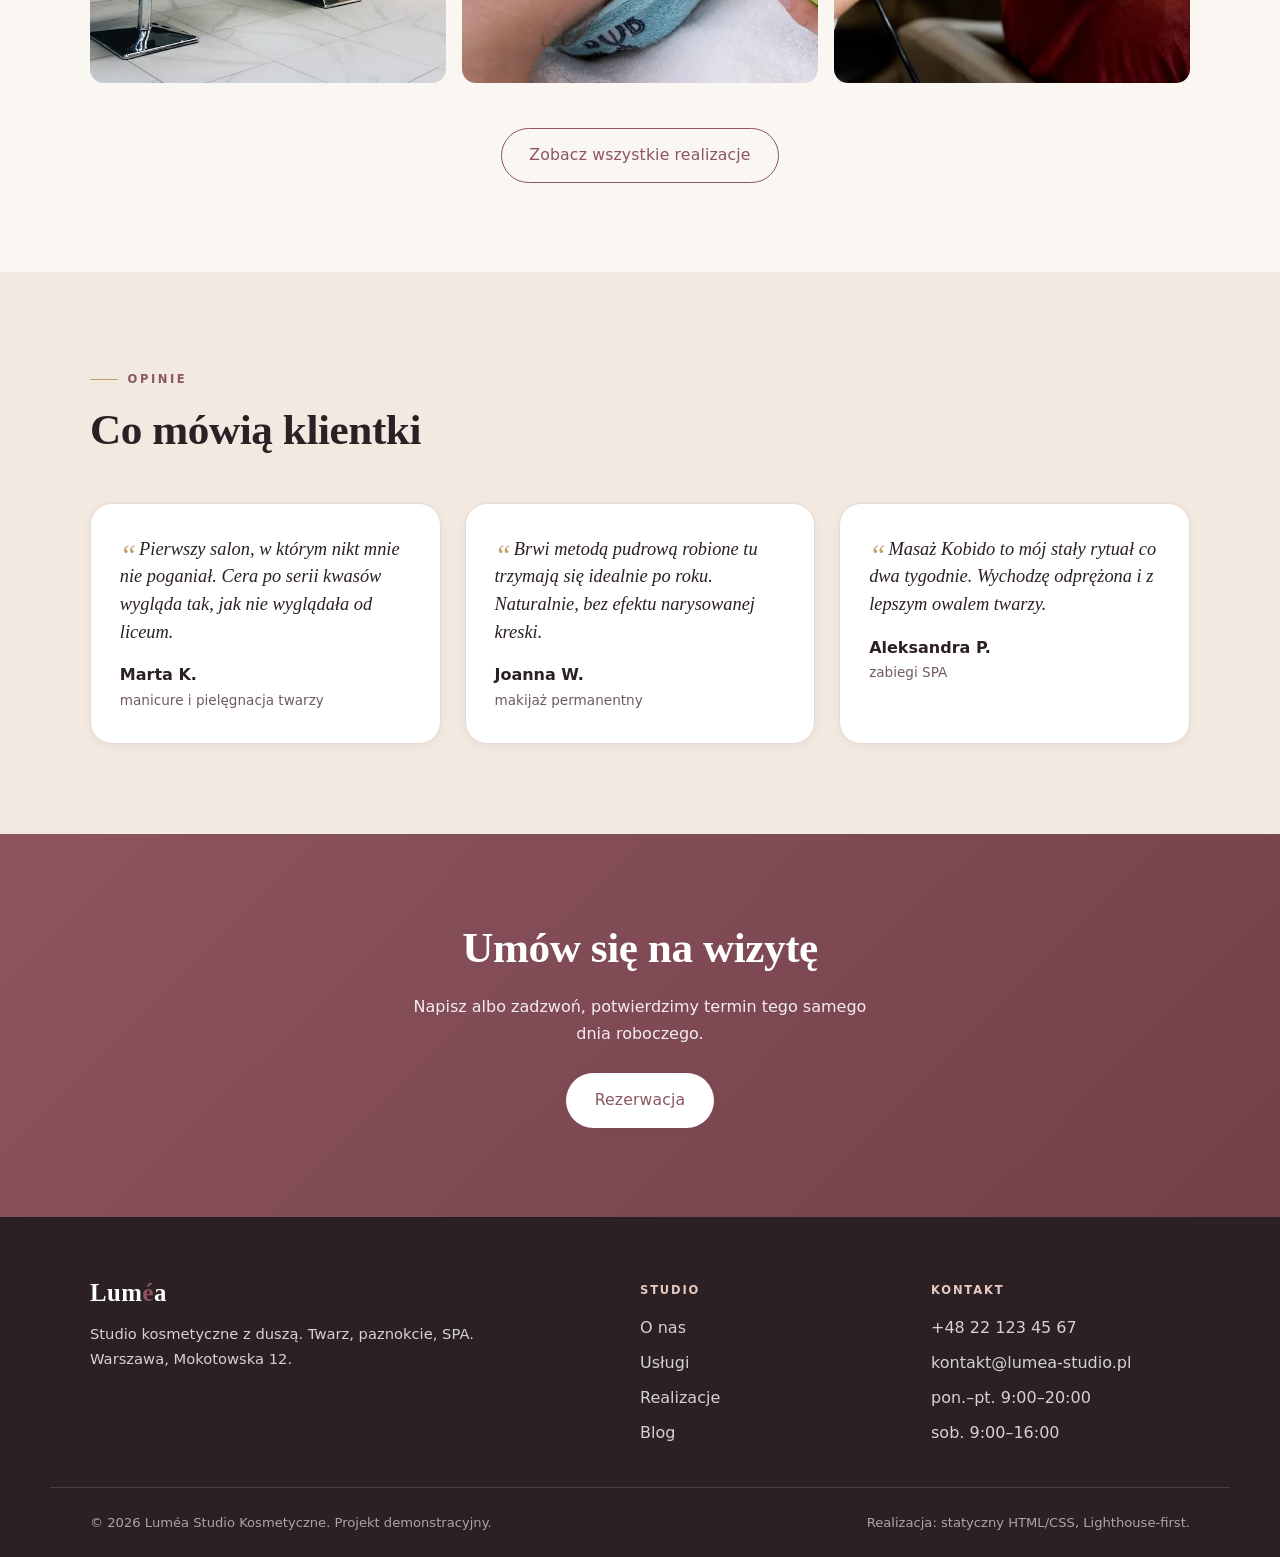
==== commit 52de9818: "Self-host fonts and images for mobile performance Mobile Performance was 73 (LCP 5.6s) because the h" ====
--- a/index.html
+++ b/index.html
@@ -7,23 +7,22 @@
   <title>Luméa — Studio Kosmetyczne w Warszawie | Twarz, Paznokcie, SPA</title>
   <meta name="description" content="Luméa to kameralne studio kosmetyczne na Mokotowskiej w Warszawie. Pielęgnacja twarzy, stylizacja paznokci, makijaż permanentny, rzęsy i zabiegi SPA. Zarezerwuj wizytę online.">
   <meta name="theme-color" content="#8C5560">
-  <link rel="canonical" href="https://lumea-studio.pl/">
+  <link rel="canonical" href="https://salon.helban.dev/">
 
   <meta property="og:type" content="website">
   <meta property="og:locale" content="pl_PL">
   <meta property="og:site_name" content="Luméa Studio Kosmetyczne">
   <meta property="og:title" content="Luméa — Studio Kosmetyczne w Warszawie">
   <meta property="og:description" content="Pielęgnacja twarzy, paznokcie, makijaż permanentny i zabiegi SPA. Rezerwacja online.">
-  <meta property="og:url" content="https://lumea-studio.pl/">
-  <meta property="og:image" content="https://images.unsplash.com/photo-1560869713-7d0a29430803?auto=format&fit=crop&w=1200&h=630&q=70">
+  <meta property="og:url" content="https://salon.helban.dev/">
+  <meta property="og:image" content="https://salon.helban.dev/img/1560869713-7d0a29430803-w1200-h630.webp">
 
   <link rel="icon" href="favicon.svg" type="image/svg+xml">
 
-  <link rel="preconnect" href="https://fonts.googleapis.com">
-  <link rel="preconnect" href="https://fonts.gstatic.com" crossorigin>
-  <link rel="stylesheet" href="https://fonts.googleapis.com/css2?family=Inter:wght@300;400;500;600&family=Playfair+Display:wght@500;600;700&display=optional">
-
-  <link rel="preload" as="image" href="https://images.unsplash.com/photo-1560869713-7d0a29430803?auto=format&fit=crop&w=1600&h=1000&q=70" fetchpriority="high">
+
+  <link rel="preload" as="image" href="img/1560869713-7d0a29430803-w800-h500.webp"
+        imagesrcset="img/1560869713-7d0a29430803-w800-h500.webp 800w, img/1560869713-7d0a29430803-w1600-h1000.webp 1600w"
+        imagesizes="100vw" fetchpriority="high">
 
   <link rel="stylesheet" href="css/styles.css">
 
@@ -32,8 +31,8 @@
     "@context": "https://schema.org",
     "@type": "BeautySalon",
     "name": "Luméa Studio Kosmetyczne",
-    "image": "https://images.unsplash.com/photo-1560869713-7d0a29430803?auto=format&fit=crop&w=1200&q=70",
-    "url": "https://lumea-studio.pl/",
+    "image": "https://salon.helban.dev/img/1560869713-7d0a29430803-w1200.webp",
+    "url": "https://salon.helban.dev/",
     "telephone": "+48 22 123 45 67",
     "priceRange": "$$",
     "address": {
@@ -83,15 +82,17 @@
     <section class="hero" aria-label="Powitanie">
       <div class="hero-slider" data-slider>
         <figure class="hero-slide is-active" data-slide>
-          <img src="https://images.unsplash.com/photo-1560869713-7d0a29430803?auto=format&fit=crop&w=1600&h=1000&q=70"
+          <img src="img/1560869713-7d0a29430803-w1600-h1000.webp"
+               srcset="img/1560869713-7d0a29430803-w800-h500.webp 800w, img/1560869713-7d0a29430803-w1600-h1000.webp 1600w"
+               sizes="100vw"
                width="1600" height="1000" alt="Wnętrze studia kosmetycznego Luméa" fetchpriority="high" decoding="async">
         </figure>
         <figure class="hero-slide" data-slide aria-hidden="true">
-          <img src="https://images.unsplash.com/photo-1731514771613-991a02407132?auto=format&fit=crop&w=1600&h=1000&q=70"
+          <img src="img/1731514771613-991a02407132-w1600-h1000.webp"
                width="1600" height="1000" alt="Zabieg pielęgnacyjny twarzy" loading="lazy" decoding="async">
         </figure>
         <figure class="hero-slide" data-slide aria-hidden="true">
-          <img src="https://images.unsplash.com/photo-1610992015762-45dca7fa3a85?auto=format&fit=crop&w=1600&h=1000&q=70"
+          <img src="img/1610992015762-45dca7fa3a85-w1600-h1000.webp"
                width="1600" height="1000" alt="Stylizacja paznokci" loading="lazy" decoding="async">
         </figure>
       </div>
@@ -118,7 +119,7 @@
     <section class="about section" aria-labelledby="about-title">
       <div class="container about-grid">
         <div class="about-media">
-          <img src="https://images.unsplash.com/photo-1633681926022-84c23e8cb2d6?auto=format&fit=crop&w=900&h=1100&q=70"
+          <img src="img/1633681926022-84c23e8cb2d6-w900-h1100.webp"
                width="900" height="1100" alt="Kosmetolożka przy pracy w studiu Luméa" loading="lazy" decoding="async">
         </div>
         <div class="about-text">
@@ -148,7 +149,7 @@
         <ul class="service-grid">
           <li class="service-card">
             <div class="service-media">
-              <img src="https://images.unsplash.com/photo-1570172619644-dfd03ed5d881?auto=format&fit=crop&w=800&h=600&q=70"
+              <img src="img/1570172619644-dfd03ed5d881-w800-h600.webp"
                    width="800" height="600" alt="Pielęgnacja twarzy" loading="lazy" decoding="async">
             </div>
             <div class="service-body">
@@ -159,7 +160,7 @@
           </li>
           <li class="service-card">
             <div class="service-media">
-              <img src="https://images.unsplash.com/photo-1610992015762-45dca7fa3a85?auto=format&fit=crop&w=800&h=600&q=70"
+              <img src="img/1610992015762-45dca7fa3a85-w800-h600.webp"
                    width="800" height="600" alt="Stylizacja paznokci" loading="lazy" decoding="async">
             </div>
             <div class="service-body">
@@ -170,7 +171,7 @@
           </li>
           <li class="service-card">
             <div class="service-media">
-              <img src="https://images.unsplash.com/photo-1596462502278-27bfdc403348?auto=format&fit=crop&w=800&h=600&q=70"
+              <img src="img/1596462502278-27bfdc403348-w800-h600.webp"
                    width="800" height="600" alt="Makijaż permanentny" loading="lazy" decoding="async">
             </div>
             <div class="service-body">
@@ -197,11 +198,11 @@
 
         <ul class="gallery-grid">
           <li><a class="gallery-item" href="realizacje.html" aria-label="Zobacz galerię realizacji">
-            <img src="https://images.unsplash.com/photo-1600948836101-f9ffda59d250?auto=format&fit=crop&w=600&h=750&q=70" width="600" height="750" alt="Realizacja pielęgnacyjna" loading="lazy" decoding="async"></a></li>
+            <img src="img/1600948836101-f9ffda59d250-w600-h750.webp" width="600" height="750" alt="Realizacja pielęgnacyjna" loading="lazy" decoding="async"></a></li>
           <li><a class="gallery-item" href="realizacje.html" aria-label="Zobacz galerię realizacji">
-            <img src="https://images.unsplash.com/photo-1616394584738-fc6e612e71b9?auto=format&fit=crop&w=600&h=750&q=70" width="600" height="750" alt="Makijaż wykonany w studiu" loading="lazy" decoding="async"></a></li>
+            <img src="img/1616394584738-fc6e612e71b9-w600-h750.webp" width="600" height="750" alt="Makijaż wykonany w studiu" loading="lazy" decoding="async"></a></li>
           <li><a class="gallery-item" href="realizacje.html" aria-label="Zobacz galerię realizacji">
-            <img src="https://images.unsplash.com/photo-1580618672591-eb180b1a973f?auto=format&fit=crop&w=600&h=750&q=70" width="600" height="750" alt="Detal zabiegu kosmetycznego" loading="lazy" decoding="async"></a></li>
+            <img src="img/1580618672591-eb180b1a973f-w600-h750.webp" width="600" height="750" alt="Detal zabiegu kosmetycznego" loading="lazy" decoding="async"></a></li>
         </ul>
 
         <div class="section-actions">
--- a/css/styles.css
+++ b/css/styles.css
@@ -1,3 +1,19 @@
+/* Self-hosted Inter + Playfair Display (latin + latin-ext). Replaces the render-blocking Google Fonts <link>. */
+@font-face{font-family:'Inter';font-style:normal;font-weight:300;font-display:swap;src:url(../fonts/inter-300-latin-ext.woff2) format('woff2');unicode-range:U+0100-02BA, U+02BD-02C5, U+02C7-02CC, U+02CE-02D7, U+02DD-02FF, U+0304, U+0308, U+0329, U+1D00-1DBF, U+1E00-1E9F, U+1EF2-1EFF, U+2020, U+20A0-20AB, U+20AD-20C0, U+2113, U+2C60-2C7F, U+A720-A7FF;}
+@font-face{font-family:'Inter';font-style:normal;font-weight:300;font-display:swap;src:url(../fonts/inter-300-latin.woff2) format('woff2');unicode-range:U+0000-00FF, U+0131, U+0152-0153, U+02BB-02BC, U+02C6, U+02DA, U+02DC, U+0304, U+0308, U+0329, U+2000-206F, U+20AC, U+2122, U+2191, U+2193, U+2212, U+2215, U+FEFF, U+FFFD;}
+@font-face{font-family:'Inter';font-style:normal;font-weight:400;font-display:swap;src:url(../fonts/inter-400-latin-ext.woff2) format('woff2');unicode-range:U+0100-02BA, U+02BD-02C5, U+02C7-02CC, U+02CE-02D7, U+02DD-02FF, U+0304, U+0308, U+0329, U+1D00-1DBF, U+1E00-1E9F, U+1EF2-1EFF, U+2020, U+20A0-20AB, U+20AD-20C0, U+2113, U+2C60-2C7F, U+A720-A7FF;}
+@font-face{font-family:'Inter';font-style:normal;font-weight:400;font-display:swap;src:url(../fonts/inter-400-latin.woff2) format('woff2');unicode-range:U+0000-00FF, U+0131, U+0152-0153, U+02BB-02BC, U+02C6, U+02DA, U+02DC, U+0304, U+0308, U+0329, U+2000-206F, U+20AC, U+2122, U+2191, U+2193, U+2212, U+2215, U+FEFF, U+FFFD;}
+@font-face{font-family:'Inter';font-style:normal;font-weight:500;font-display:swap;src:url(../fonts/inter-500-latin-ext.woff2) format('woff2');unicode-range:U+0100-02BA, U+02BD-02C5, U+02C7-02CC, U+02CE-02D7, U+02DD-02FF, U+0304, U+0308, U+0329, U+1D00-1DBF, U+1E00-1E9F, U+1EF2-1EFF, U+2020, U+20A0-20AB, U+20AD-20C0, U+2113, U+2C60-2C7F, U+A720-A7FF;}
+@font-face{font-family:'Inter';font-style:normal;font-weight:500;font-display:swap;src:url(../fonts/inter-500-latin.woff2) format('woff2');unicode-range:U+0000-00FF, U+0131, U+0152-0153, U+02BB-02BC, U+02C6, U+02DA, U+02DC, U+0304, U+0308, U+0329, U+2000-206F, U+20AC, U+2122, U+2191, U+2193, U+2212, U+2215, U+FEFF, U+FFFD;}
+@font-face{font-family:'Inter';font-style:normal;font-weight:600;font-display:swap;src:url(../fonts/inter-600-latin-ext.woff2) format('woff2');unicode-range:U+0100-02BA, U+02BD-02C5, U+02C7-02CC, U+02CE-02D7, U+02DD-02FF, U+0304, U+0308, U+0329, U+1D00-1DBF, U+1E00-1E9F, U+1EF2-1EFF, U+2020, U+20A0-20AB, U+20AD-20C0, U+2113, U+2C60-2C7F, U+A720-A7FF;}
+@font-face{font-family:'Inter';font-style:normal;font-weight:600;font-display:swap;src:url(../fonts/inter-600-latin.woff2) format('woff2');unicode-range:U+0000-00FF, U+0131, U+0152-0153, U+02BB-02BC, U+02C6, U+02DA, U+02DC, U+0304, U+0308, U+0329, U+2000-206F, U+20AC, U+2122, U+2191, U+2193, U+2212, U+2215, U+FEFF, U+FFFD;}
+@font-face{font-family:'Playfair Display';font-style:normal;font-weight:500;font-display:swap;src:url(../fonts/playfair-display-500-latin-ext.woff2) format('woff2');unicode-range:U+0100-02BA, U+02BD-02C5, U+02C7-02CC, U+02CE-02D7, U+02DD-02FF, U+0304, U+0308, U+0329, U+1D00-1DBF, U+1E00-1E9F, U+1EF2-1EFF, U+2020, U+20A0-20AB, U+20AD-20C0, U+2113, U+2C60-2C7F, U+A720-A7FF;}
+@font-face{font-family:'Playfair Display';font-style:normal;font-weight:500;font-display:swap;src:url(../fonts/playfair-display-500-latin.woff2) format('woff2');unicode-range:U+0000-00FF, U+0131, U+0152-0153, U+02BB-02BC, U+02C6, U+02DA, U+02DC, U+0304, U+0308, U+0329, U+2000-206F, U+20AC, U+2122, U+2191, U+2193, U+2212, U+2215, U+FEFF, U+FFFD;}
+@font-face{font-family:'Playfair Display';font-style:normal;font-weight:600;font-display:swap;src:url(../fonts/playfair-display-600-latin-ext.woff2) format('woff2');unicode-range:U+0100-02BA, U+02BD-02C5, U+02C7-02CC, U+02CE-02D7, U+02DD-02FF, U+0304, U+0308, U+0329, U+1D00-1DBF, U+1E00-1E9F, U+1EF2-1EFF, U+2020, U+20A0-20AB, U+20AD-20C0, U+2113, U+2C60-2C7F, U+A720-A7FF;}
+@font-face{font-family:'Playfair Display';font-style:normal;font-weight:600;font-display:swap;src:url(../fonts/playfair-display-600-latin.woff2) format('woff2');unicode-range:U+0000-00FF, U+0131, U+0152-0153, U+02BB-02BC, U+02C6, U+02DA, U+02DC, U+0304, U+0308, U+0329, U+2000-206F, U+20AC, U+2122, U+2191, U+2193, U+2212, U+2215, U+FEFF, U+FFFD;}
+@font-face{font-family:'Playfair Display';font-style:normal;font-weight:700;font-display:swap;src:url(../fonts/playfair-display-700-latin-ext.woff2) format('woff2');unicode-range:U+0100-02BA, U+02BD-02C5, U+02C7-02CC, U+02CE-02D7, U+02DD-02FF, U+0304, U+0308, U+0329, U+1D00-1DBF, U+1E00-1E9F, U+1EF2-1EFF, U+2020, U+20A0-20AB, U+20AD-20C0, U+2113, U+2C60-2C7F, U+A720-A7FF;}
+@font-face{font-family:'Playfair Display';font-style:normal;font-weight:700;font-display:swap;src:url(../fonts/playfair-display-700-latin.woff2) format('woff2');unicode-range:U+0000-00FF, U+0131, U+0152-0153, U+02BB-02BC, U+02C6, U+02DA, U+02DC, U+0304, U+0308, U+0329, U+2000-206F, U+20AC, U+2122, U+2191, U+2193, U+2212, U+2215, U+FEFF, U+FFFD;}
+
 /* =========================================================
    Luméa — premium beauty salon demo
    Design tokens, mobile-first, Soft-UI premium aesthetic
